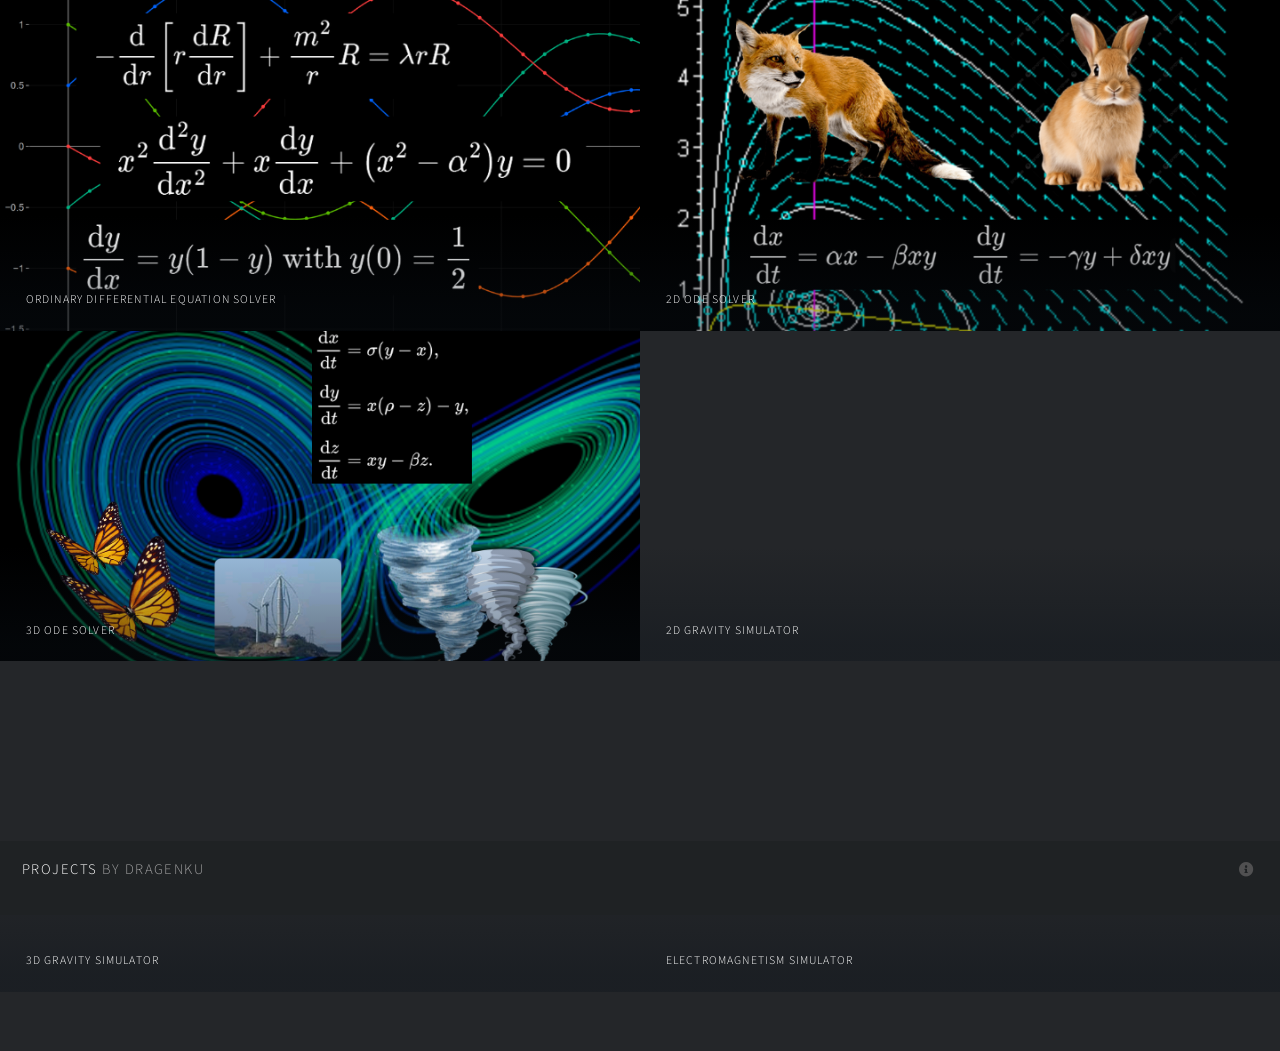
==== index.html @ 2f7dee1b "Update index.html" ====
<!DOCTYPE HTML>
<!--
	Multiverse by HTML5 UP
	html5up.net | @ajlkn
	Free for personal and commercial use under the CCA 3.0 license (html5up.net/license)
-->
<html>
	<head>
		<title>Dragenku</title>
		<meta charset="utf-8" />
		<meta name="viewport" content="width=device-width, initial-scale=1, user-scalable=no" />
		<link rel="stylesheet" href="assets/css/main.css" />
		<noscript><link rel="stylesheet" href="assets/css/noscript.css" /></noscript>
	</head>
	<body class="is-preload">

		<!-- Wrapper -->
			<div id="wrapper">

				<!-- Header -->
					<header id="header">
						<h1><a href="index.html"><strong>Projects</strong> by Dragenku</a></h1>
						<nav>
							<ul>
								<li><a href="#footer" class="icon solid fa-info-circle"></a></li>
							</ul>
						</nav>
					</header>

				<!-- Main -->
					<div id="main">
						<article class="thumb">
							<a href="de1m.html" class="image"><img src="images/thumbs/logo01.png" alt="" /></a>
							<h2>Ordinary Differential Equation Solver</h2>
							<p></p>
						</article>
						<article class="thumb">
							<a href="de2.html" class="image"><img src="images/thumbs/logo02.png" alt="" /></a>
							<h2>2D ODE Solver</h2>
							<p>\</p>
						</article>
						<article class="thumb">
							<a href="de3.html" class="image"><img src="images/thumbs/logo03.png" alt="" /></a>
							<h2>3D ODE Solver</h2>
							<p>\</p>
						</article>
						<article class="thumb">
							<a href="grav2.html" class="image"><img src="images/thumbs/logo04.png" alt="" /></a>
							<h2>2D Gravity Simulator</h2>
							<p>\</p>
						</article>
						<article class="thumb">
							<a href="grav3.html" class="image"><img src="images/thumbs/logo05.png" alt="" /></a>
							<h2>3D Gravity Simulator</h2>
							<p>\</p>
						</article>
						<article class="thumb">
							<a href="em.html" class="image"><img src="images/thumbs/logo06.png" alt="" /></a>
							<h2>Electromagnetism Simulator</h2>
							<p>\</p>
						</article>
					</div>
					

				<!-- Footer -->
					<footer id="footer" class="panel">
						<div class="inner split">
							<div>
								<section>
									<h2>A place to put my stuff</h2>
									<p>As it stood, he was kept awake, somewhere just between sleep and consciousness, mind wandering through layers of indecision. He wonders, there, when he’s alone and there’s no one to catch him on his wandering thoughts, if it’ll ever make sense for things to work out.</p>
								</section>
								<section>
									<h2>Follow me on</h2>
									<ul class="icons">
										<li><a href="https://github.com/Dragenku" class="icon brands fa-github"><span class="label">GitHub</span></a></li>
										<li><a href="https://x.com/Dragenkun" class="icon brands fa-twitter"><span class="label">Twitter</span></a></li>
										<li><a href="https://www.instagram.com/xymcyc" class="icon brands fa-instagram"><span class="label">Instagram</span></a></li>
										<li><a href="https://archiveofourown.org/users/Dragenku" class="icon brands fa-linkedin-in"><span class="label">LinkedIn</span></a></li>
									</ul>
								</section>
								<p class="copyright">
									In memory of Hayakawa Aki.
								</p>
							</div>
							<div>
								<section>
									<h2>Your deepest secret</h2>
									<form method="post" action="#">
										<div class="fields">
											<div class="field half">
												<input type="text" name="name" id="name" placeholder="Name" />
											</div>
											<div class="field half">
												<input type="text" name="email" id="email" placeholder="Email" />
											</div>
											<div class="field">
												<textarea name="message" id="message" rows="4" placeholder="Message"></textarea>
											</div>
										</div>
										<ul class="actions">
											<li><input type="submit" value="Send" class="primary" /></li>
											<li><input type="reset" value="Reset" /></li>
										</ul>
									</form>
								</section>
							</div>
						</div>
					</footer>

			</div>

		<!-- Scripts -->
			<script src="assets/js/jquery.min.js"></script>
			<script src="assets/js/jquery.poptrox.min.js"></script>
			<script src="assets/js/browser.min.js"></script>
			<script src="assets/js/breakpoints.min.js"></script>
			<script src="assets/js/util.js"></script>
			<script src="assets/js/main.js"></script>

	</body>
</html>
---- assets/css/main.css ----
@import url(fontawesome-all.min.css);
@import url("https://fonts.googleapis.com/css?family=Source+Sans+Pro:300,300italic,400,400italic");

/*
	Multiverse by HTML5 UP
	html5up.net | @ajlkn
	Free for personal and commercial use under the CCA 3.0 license (html5up.net/license)
*/

@-moz-keyframes spinner {
	0% {
		-moz-transform: rotate(0deg);
		-webkit-transform: rotate(0deg);
		-ms-transform: rotate(0deg);
		transform: rotate(0deg);
	}

	100% {
		-moz-transform: rotate(359deg);
		-webkit-transform: rotate(359deg);
		-ms-transform: rotate(359deg);
		transform: rotate(359deg);
	}
}

@-webkit-keyframes spinner {
	0% {
		-moz-transform: rotate(0deg);
		-webkit-transform: rotate(0deg);
		-ms-transform: rotate(0deg);
		transform: rotate(0deg);
	}

	100% {
		-moz-transform: rotate(359deg);
		-webkit-transform: rotate(359deg);
		-ms-transform: rotate(359deg);
		transform: rotate(359deg);
	}
}

@-ms-keyframes spinner {
	0% {
		-moz-transform: rotate(0deg);
		-webkit-transform: rotate(0deg);
		-ms-transform: rotate(0deg);
		transform: rotate(0deg);
	}

	100% {
		-moz-transform: rotate(359deg);
		-webkit-transform: rotate(359deg);
		-ms-transform: rotate(359deg);
		transform: rotate(359deg);
	}
}

@keyframes spinner {
	0% {
		-moz-transform: rotate(0deg);
		-webkit-transform: rotate(0deg);
		-ms-transform: rotate(0deg);
		transform: rotate(0deg);
	}

	100% {
		-moz-transform: rotate(359deg);
		-webkit-transform: rotate(359deg);
		-ms-transform: rotate(359deg);
		transform: rotate(359deg);
	}
}

html, body, div, span, applet, object,
iframe, h1, h2, h3, h4, h5, h6, p, blockquote,
pre, a, abbr, acronym, address, big, cite,
code, del, dfn, em, img, ins, kbd, q, s, samp,
small, strike, strong, sub, sup, tt, var, b,
u, i, center, dl, dt, dd, ol, ul, li, fieldset,
form, label, legend, table, caption, tbody,
tfoot, thead, tr, th, td, article, aside,
canvas, details, embed, figure, figcaption,
footer, header, hgroup, menu, nav, output, ruby,
section, summary, time, mark, audio, video {
	margin: 0;
	padding: 0;
	border: 0;
	font-size: 100%;
	font: inherit;
	vertical-align: baseline;}

article, aside, details, figcaption, figure,
footer, header, hgroup, menu, nav, section {
	display: block;}

body {
	line-height: 1;
}

ol, ul {
	list-style: none;
}

blockquote, q {
	quotes: none;
}

	blockquote:before, blockquote:after, q:before, q:after {
		content: '';
		content: none;
	}

table {
	border-collapse: collapse;
	border-spacing: 0;
}

body {
	-webkit-text-size-adjust: none;
}

mark {
	background-color: transparent;
	color: inherit;
}

input::-moz-focus-inner {
	border: 0;
	padding: 0;
}

input, select, textarea {
	-moz-appearance: none;
	-webkit-appearance: none;
	-ms-appearance: none;
	appearance: none;
}

/* Basic */

	@-ms-viewport {
		width: device-width;
	}

	body {
		-ms-overflow-style: scrollbar;
	}

	@media screen and (max-width: 480px) {

		html, body {
			min-width: 320px;
		}

	}

	html {
		box-sizing: border-box;
	}

	*, *:before, *:after {
		box-sizing: inherit;
	}

	body {
		background: #242629;
	}

		body.is-preload *, body.is-preload *:before, body.is-preload *:after {
			-moz-animation: none !important;
			-webkit-animation: none !important;
			-ms-animation: none !important;
			animation: none !important;
			-moz-transition: none !important;
			-webkit-transition: none !important;
			-ms-transition: none !important;
			transition: none !important;
		}

		body.is-resizing *, body.is-resizing *:before, body.is-resizing *:after {
			-moz-animation: none !important;
			-webkit-animation: none !important;
			-ms-animation: none !important;
			animation: none !important;
			-moz-transition: none !important;
			-webkit-transition: none !important;
			-ms-transition: none !important;
			transition: none !important;
		}

/* Type */

	body, input, select, textarea {
		color: #a0a0a1;
		font-family: "Source Sans Pro", Helvetica, sans-serif;
		font-size: 15pt;
		font-weight: 300;
		letter-spacing: 0.025em;
		line-height: 1.65;
	}

		@media screen and (max-width: 1680px) {

			body, input, select, textarea {
				font-size: 11pt;
			}

		}

	a {
		-moz-transition: color 0.2s ease-in-out, border-bottom-color 0.2s ease-in-out;
		-webkit-transition: color 0.2s ease-in-out, border-bottom-color 0.2s ease-in-out;
		-ms-transition: color 0.2s ease-in-out, border-bottom-color 0.2s ease-in-out;
		transition: color 0.2s ease-in-out, border-bottom-color 0.2s ease-in-out;
		border-bottom: dotted 1px;
		color: #34a58e;
		text-decoration: none;
	}

		a:hover {
			border-bottom-color: transparent;
			color: #34a58e !important;
		}

	strong, b {
		color: #ffffff;
		font-weight: 300;
	}

	em, i {
		font-style: italic;
	}

	p {
		margin: 0 0 2em 0;
	}

	h1, h2, h3, h4, h5, h6 {
		color: #ffffff;
		font-weight: 300;
		letter-spacing: 0.1em;
		line-height: 1.5;
		margin: 0 0 1em 0;
		text-transform: uppercase;
	}

		h1 a, h2 a, h3 a, h4 a, h5 a, h6 a {
			color: inherit;
			text-decoration: none;
		}

	h1 {
		font-size: 2em;
	}

	h2 {
		font-size: 1.25em;
	}

	h3 {
		font-size: 1.1em;
	}

	h4 {
		font-size: 1em;
	}

	h5 {
		font-size: 0.9em;
	}

	h6 {
		font-size: 0.7em;
	}

	@media screen and (max-width: 736px) {

		h2 {
			font-size: 1em;
		}

		h3 {
			font-size: 0.9em;
		}

		h4 {
			font-size: 0.8em;
		}

		h5 {
			font-size: 0.7em;
		}

		h6 {
			font-size: 0.7em;
		}

	}

	sub {
		font-size: 0.8em;
		position: relative;
		top: 0.5em;
	}

	sup {
		font-size: 0.8em;
		position: relative;
		top: -0.5em;
	}

	blockquote {
		border-left: 4px #36383c;
		font-style: italic;
		margin: 0 0 2em 0;
		padding: 0.5em 0 0.5em 2em;
	}

	code {
		background: #34363b;
		border: solid 1px #36383c;
		font-family: "Courier New", monospace;
		font-size: 0.9em;
		margin: 0 0.25em;
		padding: 0.25em 0.65em;
	}

	pre {
		-webkit-overflow-scrolling: touch;
		font-family: "Courier New", monospace;
		font-size: 0.9em;
		margin: 0 0 2em 0;
	}

		pre code {
			display: block;
			line-height: 1.75;
			padding: 1em 1.5em;
			overflow-x: auto;
		}

	hr {
		border: 0;
		border-bottom: solid 1px #36383c;
		margin: 2em 0;
	}

		hr.major {
			margin: 3em 0;
		}

	.align-left {
		text-align: left;
	}

	.align-center {
		text-align: center;
	}

	.align-right {
		text-align: right;
	}

/* Button */

	input[type="submit"],
	input[type="reset"],
	input[type="button"],
	button,
	.button {
		-moz-appearance: none;
		-webkit-appearance: none;
		-ms-appearance: none;
		appearance: none;
		-moz-transition: background-color 0.2s ease-in-out, box-shadow 0.2s ease-in-out, color 0.2s ease-in-out;
		-webkit-transition: background-color 0.2s ease-in-out, box-shadow 0.2s ease-in-out, color 0.2s ease-in-out;
		-ms-transition: background-color 0.2s ease-in-out, box-shadow 0.2s ease-in-out, color 0.2s ease-in-out;
		transition: background-color 0.2s ease-in-out, box-shadow 0.2s ease-in-out, color 0.2s ease-in-out;
		background-color: transparent;
		border: 0;
		border-radius: 0;
		box-shadow: inset 0 0 0 2px #36383c;
		color: #ffffff !important;
		cursor: pointer;
		display: inline-block;
		font-size: 0.9em;
		font-weight: 300;
		height: 3.05556em;
		letter-spacing: 0.1em;
		line-height: 3.05556em;
		padding: 0 2.5em;
		text-align: center;
		text-decoration: none;
		text-transform: uppercase;
		white-space: nowrap;
	}

		input[type="submit"]:hover,
		input[type="reset"]:hover,
		input[type="button"]:hover,
		button:hover,
		.button:hover {
			box-shadow: inset 0 0 0 2px #34a58e;
			color: #34a58e !important;
		}

			input[type="submit"]:hover:active,
			input[type="reset"]:hover:active,
			input[type="button"]:hover:active,
			button:hover:active,
			.button:hover:active {
				background-color: rgba(52, 165, 142, 0.15);
				color: #34a58e !important;
			}

		input[type="submit"].icon,
		input[type="reset"].icon,
		input[type="button"].icon,
		button.icon,
		.button.icon {
			padding-left: 1.35em;
		}

			input[type="submit"].icon:before,
			input[type="reset"].icon:before,
			input[type="button"].icon:before,
			button.icon:before,
			.button.icon:before {
				margin-right: 0.5em;
			}

		input[type="submit"].fit,
		input[type="reset"].fit,
		input[type="button"].fit,
		button.fit,
		.button.fit {
			width: 100%;
		}

		input[type="submit"].small,
		input[type="reset"].small,
		input[type="button"].small,
		button.small,
		.button.small {
			font-size: 0.8em;
		}

		input[type="submit"].large,
		input[type="reset"].large,
		input[type="button"].large,
		button.large,
		.button.large {
			font-size: 1.35em;
		}

		input[type="submit"].primary,
		input[type="reset"].primary,
		input[type="button"].primary,
		button.primary,
		.button.primary {
			background-color: #34a58e;
			box-shadow: none;
		}

			input[type="submit"].primary:hover,
			input[type="reset"].primary:hover,
			input[type="button"].primary:hover,
			button.primary:hover,
			.button.primary:hover {
				background-color: #47c5ab;
				color: #ffffff !important;
			}

				input[type="submit"].primary:hover:active,
				input[type="reset"].primary:hover:active,
				input[type="button"].primary:hover:active,
				button.primary:hover:active,
				.button.primary:hover:active {
					background-color: #287e6d;
				}

		input[type="submit"].disabled, input[type="submit"]:disabled,
		input[type="reset"].disabled,
		input[type="reset"]:disabled,
		input[type="button"].disabled,
		input[type="button"]:disabled,
		button.disabled,
		button:disabled,
		.button.disabled,
		.button:disabled {
			pointer-events: none;
			opacity: 0.35;
		}

/* Form */

	form {
		margin: 0 0 2em 0;
	}

		form > :last-child {
			margin-bottom: 0;
		}

		form > .fields {
			display: -moz-flex;
			display: -webkit-flex;
			display: -ms-flex;
			display: flex;
			-moz-flex-wrap: wrap;
			-webkit-flex-wrap: wrap;
			-ms-flex-wrap: wrap;
			flex-wrap: wrap;
			width: calc(100% + 3em);
			margin: -1.5em 0 2em -1.5em;
		}

			form > .fields > .field {
				-moz-flex-grow: 0;
				-webkit-flex-grow: 0;
				-ms-flex-grow: 0;
				flex-grow: 0;
				-moz-flex-shrink: 0;
				-webkit-flex-shrink: 0;
				-ms-flex-shrink: 0;
				flex-shrink: 0;
				padding: 1.5em 0 0 1.5em;
				width: calc(100% - 1.5em);
			}

				form > .fields > .field.half {
					width: calc(50% - 0.75em);
				}

				form > .fields > .field.third {
					width: calc(100%/3 - 0.5em);
				}

				form > .fields > .field.quarter {
					width: calc(25% - 0.375em);
				}

		@media screen and (max-width: 736px) {

			form > .fields {
				width: calc(100% + 3em);
				margin: -1.5em 0 2em -1.5em;
			}

				form > .fields > .field {
					padding: 1.5em 0 0 1.5em;
					width: calc(100% - 1.5em);
				}

					form > .fields > .field.half {
						width: calc(100% - 1.5em);
					}

					form > .fields > .field.third {
						width: calc(100% - 1.5em);
					}

					form > .fields > .field.quarter {
						width: calc(100% - 1.5em);
					}

		}

	label {
		color: #ffffff;
		display: block;
		font-size: 0.9em;
		font-weight: 300;
		margin: 0 0 1em 0;
	}

	input[type="text"],
	input[type="password"],
	input[type="email"],
	input[type="tel"],
	input[type="search"],
	input[type="url"],
	select,
	textarea {
		-moz-appearance: none;
		-webkit-appearance: none;
		-ms-appearance: none;
		appearance: none;
		background: #34363b;
		border: 0;
		border-radius: 0;
		color: #a0a0a1;
		display: block;
		outline: 0;
		padding: 0 1em;
		text-decoration: none;
		width: 100%;
	}

		input[type="text"]:invalid,
		input[type="password"]:invalid,
		input[type="email"]:invalid,
		input[type="tel"]:invalid,
		input[type="search"]:invalid,
		input[type="url"]:invalid,
		select:invalid,
		textarea:invalid {
			box-shadow: none;
		}

		input[type="text"]:focus,
		input[type="password"]:focus,
		input[type="email"]:focus,
		input[type="tel"]:focus,
		input[type="search"]:focus,
		input[type="url"]:focus,
		select:focus,
		textarea:focus {
			box-shadow: inset 0 0 0 2px #34a58e;
		}

	select {
		background-image: url("data:image/svg+xml;charset=utf8,%3Csvg xmlns='http://www.w3.org/2000/svg' width='40' height='40' preserveAspectRatio='none' viewBox='0 0 40 40'%3E%3Cpath d='M9.4,12.3l10.4,10.4l10.4-10.4c0.2-0.2,0.5-0.4,0.9-0.4c0.3,0,0.6,0.1,0.9,0.4l3.3,3.3c0.2,0.2,0.4,0.5,0.4,0.9 c0,0.4-0.1,0.6-0.4,0.9L20.7,31.9c-0.2,0.2-0.5,0.4-0.9,0.4c-0.3,0-0.6-0.1-0.9-0.4L4.3,17.3c-0.2-0.2-0.4-0.5-0.4-0.9 c0-0.4,0.1-0.6,0.4-0.9l3.3-3.3c0.2-0.2,0.5-0.4,0.9-0.4S9.1,12.1,9.4,12.3z' fill='%2336383c' /%3E%3C/svg%3E");
		background-size: 1.25rem;
		background-repeat: no-repeat;
		background-position: calc(100% - 1rem) center;
		height: 2.75em;
		padding-right: 2.75em;
		text-overflow: ellipsis;
	}

		select option {
			color: #ffffff;
			background: #242629;
		}

		select:focus::-ms-value {
			background-color: transparent;
		}

		select::-ms-expand {
			display: none;
		}

	input[type="text"],
	input[type="password"],
	input[type="email"],
	input[type="tel"],
	input[type="search"],
	input[type="url"],
	select {
		height: 2.75em;
	}

	textarea {
		padding: 0.75em 1em;
	}

	input[type="checkbox"],
	input[type="radio"] {
		-moz-appearance: none;
		-webkit-appearance: none;
		-ms-appearance: none;
		appearance: none;
		display: block;
		float: left;
		margin-right: -2em;
		opacity: 0;
		width: 1em;
		z-index: -1;
	}

		input[type="checkbox"] + label,
		input[type="radio"] + label {
			text-decoration: none;
			color: #a0a0a1;
			cursor: pointer;
			display: inline-block;
			font-size: 1em;
			font-weight: 300;
			padding-left: 2.4em;
			padding-right: 0.75em;
			position: relative;
		}

			input[type="checkbox"] + label:before,
			input[type="radio"] + label:before {
				-moz-osx-font-smoothing: grayscale;
				-webkit-font-smoothing: antialiased;
				display: inline-block;
				font-style: normal;
				font-variant: normal;
				text-rendering: auto;
				line-height: 1;
				text-transform: none !important;
				font-family: 'Font Awesome 5 Free';
				font-weight: 900;
			}

			input[type="checkbox"] + label:before,
			input[type="radio"] + label:before {
				background: #34363b;
				content: '';
				display: inline-block;
				font-size: 0.8em;
				height: 2.0625em;
				left: 0;
				line-height: 2.0625em;
				position: absolute;
				text-align: center;
				top: 0;
				width: 2.0625em;
			}

		input[type="checkbox"]:checked + label:before,
		input[type="radio"]:checked + label:before {
			background: #34a58e;
			border-color: #34a58e;
			color: #ffffff;
			content: '\f00c';
		}

		input[type="checkbox"]:focus + label:before,
		input[type="radio"]:focus + label:before {
			box-shadow: 0 0 0 2px #34a58e;
		}

	input[type="radio"] + label:before {
		border-radius: 100%;
	}

	::-webkit-input-placeholder {
		color: #707071 !important;
		opacity: 1.0;
	}

	:-moz-placeholder {
		color: #707071 !important;
		opacity: 1.0;
	}

	::-moz-placeholder {
		color: #707071 !important;
		opacity: 1.0;
	}

	:-ms-input-placeholder {
		color: #707071 !important;
		opacity: 1.0;
	}

/* Icon */

	.icon {
		text-decoration: none;
		border-bottom: none;
		position: relative;
	}

		.icon:before {
			-moz-osx-font-smoothing: grayscale;
			-webkit-font-smoothing: antialiased;
			display: inline-block;
			font-style: normal;
			font-variant: normal;
			text-rendering: auto;
			line-height: 1;
			text-transform: none !important;
			font-family: 'Font Awesome 5 Free';
			font-weight: 400;
		}

		.icon > .label {
			display: none;
		}

		.icon:before {
			line-height: inherit;
		}

		.icon.solid:before {
			font-weight: 900;
		}

		.icon.brands:before {
			font-family: 'Font Awesome 5 Brands';
		}

/* List */

	ol {
		list-style: decimal;
		margin: 0 0 2em 0;
		padding-left: 1.25em;
	}

		ol li {
			padding-left: 0.25em;
		}

	ul {
		list-style: disc;
		margin: 0 0 2em 0;
		padding-left: 1em;
	}

		ul li {
			padding-left: 0.5em;
		}

		ul.alt {
			list-style: none;
			padding-left: 0;
		}

			ul.alt li {
				border-top: solid 1px #36383c;
				padding: 0.5em 0;
			}

				ul.alt li:first-child {
					border-top: 0;
					padding-top: 0;
				}

	dl {
		margin: 0 0 2em 0;
	}

		dl dt {
			display: block;
			font-weight: 300;
			margin: 0 0 1em 0;
		}

		dl dd {
			margin-left: 2em;
		}

/* Actions */

	ul.actions {
		display: -moz-flex;
		display: -webkit-flex;
		display: -ms-flex;
		display: flex;
		cursor: default;
		list-style: none;
		margin-left: -1em;
		padding-left: 0;
	}

		ul.actions li {
			padding: 0 0 0 1em;
			vertical-align: middle;
		}

		ul.actions.special {
			-moz-justify-content: center;
			-webkit-justify-content: center;
			-ms-justify-content: center;
			justify-content: center;
			width: 100%;
			margin-left: 0;
		}

			ul.actions.special li:first-child {
				padding-left: 0;
			}

		ul.actions.stacked {
			-moz-flex-direction: column;
			-webkit-flex-direction: column;
			-ms-flex-direction: column;
			flex-direction: column;
			margin-left: 0;
		}

			ul.actions.stacked li {
				padding: 1.3em 0 0 0;
			}

				ul.actions.stacked li:first-child {
					padding-top: 0;
				}

		ul.actions.fit {
			width: calc(100% + 1em);
		}

			ul.actions.fit li {
				-moz-flex-grow: 1;
				-webkit-flex-grow: 1;
				-ms-flex-grow: 1;
				flex-grow: 1;
				-moz-flex-shrink: 1;
				-webkit-flex-shrink: 1;
				-ms-flex-shrink: 1;
				flex-shrink: 1;
				width: 100%;
			}

				ul.actions.fit li > * {
					width: 100%;
				}

			ul.actions.fit.stacked {
				width: 100%;
			}

		@media screen and (max-width: 480px) {

			ul.actions:not(.fixed) {
				-moz-flex-direction: column;
				-webkit-flex-direction: column;
				-ms-flex-direction: column;
				flex-direction: column;
				margin-left: 0;
				width: 100% !important;
			}

				ul.actions:not(.fixed) li {
					-moz-flex-grow: 1;
					-webkit-flex-grow: 1;
					-ms-flex-grow: 1;
					flex-grow: 1;
					-moz-flex-shrink: 1;
					-webkit-flex-shrink: 1;
					-ms-flex-shrink: 1;
					flex-shrink: 1;
					padding: 1em 0 0 0;
					text-align: center;
					width: 100%;
				}

					ul.actions:not(.fixed) li > * {
						width: 100%;
					}

					ul.actions:not(.fixed) li:first-child {
						padding-top: 0;
					}

					ul.actions:not(.fixed) li input[type="submit"],
					ul.actions:not(.fixed) li input[type="reset"],
					ul.actions:not(.fixed) li input[type="button"],
					ul.actions:not(.fixed) li button,
					ul.actions:not(.fixed) li .button {
						width: 100%;
					}

						ul.actions:not(.fixed) li input[type="submit"].icon:before,
						ul.actions:not(.fixed) li input[type="reset"].icon:before,
						ul.actions:not(.fixed) li input[type="button"].icon:before,
						ul.actions:not(.fixed) li button.icon:before,
						ul.actions:not(.fixed) li .button.icon:before {
							margin-left: -0.5rem;
						}

		}

/* Icons */

	ul.icons {
		cursor: default;
		list-style: none;
		padding-left: 0;
	}

		ul.icons li {
			display: inline-block;
			padding: 0 1em 0 0;
		}

			ul.icons li:last-child {
				padding-right: 0;
			}

			ul.icons li .icon {
				color: #505051;
			}

				ul.icons li .icon:before {
					font-size: 1.5em;
				}

/* Table */

	.table-wrapper {
		-webkit-overflow-scrolling: touch;
		overflow-x: auto;
	}

	table {
		margin: 0 0 2em 0;
		width: 100%;
	}

		table tbody tr {
			border: solid 1px #36383c;
			border-left: 0;
			border-right: 0;
		}

			table tbody tr:nth-child(2n + 1) {
				background-color: #34363b;
			}

		table td {
			padding: 0.75em 0.75em;
		}

		table th {
			color: #ffffff;
			font-size: 0.9em;
			font-weight: 300;
			padding: 0 0.75em 0.75em 0.75em;
			text-align: left;
		}

		table thead {
			border-bottom: solid 2px #36383c;
		}

		table tfoot {
			border-top: solid 2px #36383c;
		}

		table.alt {
			border-collapse: separate;
		}

			table.alt tbody tr td {
				border: solid 1px #36383c;
				border-left-width: 0;
				border-top-width: 0;
			}

				table.alt tbody tr td:first-child {
					border-left-width: 1px;
				}

			table.alt tbody tr:first-child td {
				border-top-width: 1px;
			}

			table.alt thead {
				border-bottom: 0;
			}

			table.alt tfoot {
				border-top: 0;
			}

/* Panel */

	.panel {
		padding: 4em 4em 2em 4em ;
		-moz-transform: translateY(100vh);
		-webkit-transform: translateY(100vh);
		-ms-transform: translateY(100vh);
		transform: translateY(100vh);
		-moz-transition: -moz-transform 0.5s ease;
		-webkit-transition: -webkit-transform 0.5s ease;
		-ms-transition: -ms-transform 0.5s ease;
		transition: transform 0.5s ease;
		-webkit-overflow-scrolling: touch;
		background: rgba(36, 38, 41, 0.975);
		bottom: 4em;
		left: 0;
		max-height: calc(80vh - 4em);
		overflow-y: auto;
		position: fixed;
		width: 100%;
		z-index: 10001;
	}

		.panel.active {
			-moz-transform: translateY(1px);
			-webkit-transform: translateY(1px);
			-ms-transform: translateY(1px);
			transform: translateY(1px);
		}

		.panel > .inner {
			margin: 0 auto;
			max-width: 100%;
			width: 75em;
		}

			.panel > .inner.split {
				display: -moz-flex;
				display: -webkit-flex;
				display: -ms-flex;
				display: flex;
			}

				.panel > .inner.split > div {
					margin-left: 4em;
					width: 50%;
				}

				.panel > .inner.split > :first-child {
					margin-left: 0;
				}

		.panel > .closer {
			-moz-transition: opacity 0.2s ease-in-out;
			-webkit-transition: opacity 0.2s ease-in-out;
			-ms-transition: opacity 0.2s ease-in-out;
			transition: opacity 0.2s ease-in-out;
			background-image: url("images/close.svg");
			background-position: center;
			background-repeat: no-repeat;
			background-size: 3em;
			cursor: pointer;
			height: 5em;
			opacity: 0.25;
			position: absolute;
			right: 0;
			top: 0;
			width: 5em;
			z-index: 2;
		}

			.panel > .closer:hover {
				opacity: 1.0;
			}

		@media screen and (max-width: 1280px) {

			.panel {
				padding: 3em 3em 1em 3em ;
			}

				.panel > .inner.split > div {
					margin-left: 3em;
				}

				.panel > .closer {
					background-size: 2.5em;
					background-position: 75% 25%;
				}

		}

		@media screen and (max-width: 980px) {

			.panel > .inner.split {
				-moz-flex-direction: column;
				-webkit-flex-direction: column;
				-ms-flex-direction: column;
				flex-direction: column;
			}

				.panel > .inner.split > div {
					margin-left: 0;
					width: 100%;
				}

		}

		@media screen and (max-width: 736px) {

			.panel {
				-moz-transform: translateY(-100vh);
				-webkit-transform: translateY(-100vh);
				-ms-transform: translateY(-100vh);
				transform: translateY(-100vh);
				padding: 4em 2em 2em 2em ;
				bottom: auto;
				top: calc(4em - 1px);
			}

				.panel.active {
					-moz-transform: translateY(0);
					-webkit-transform: translateY(0);
					-ms-transform: translateY(0);
					transform: translateY(0);
				}

		}

/* Poptrox Popup */

	.poptrox-overlay {
		-webkit-tap-highlight-color: rgba(255, 255, 255, 0);
	}

	.poptrox-popup {
		background: rgba(31, 34, 36, 0.925);
		box-shadow: 0 1em 3em 0.5em rgba(0, 0, 0, 0.25);
		cursor: default;
	}

		.poptrox-popup:before {
			-moz-transition: opacity 0.2s ease-in-out;
			-webkit-transition: opacity 0.2s ease-in-out;
			-ms-transition: opacity 0.2s ease-in-out;
			transition: opacity 0.2s ease-in-out;
			background-image: -moz-linear-gradient(to left, rgba(31,34,36,0.35), rgba(31,34,36,0) 10em, rgba(31,34,36,0)), -moz-linear-gradient(to right, rgba(31,34,36,0.35), rgba(31,34,36,0) 10em, rgba(31,34,36,0));
			background-image: -webkit-linear-gradient(to left, rgba(31,34,36,0.35), rgba(31,34,36,0) 10em, rgba(31,34,36,0)), -webkit-linear-gradient(to right, rgba(31,34,36,0.35), rgba(31,34,36,0) 10em, rgba(31,34,36,0));
			background-image: -ms-linear-gradient(to left, rgba(31,34,36,0.35), rgba(31,34,36,0) 10em, rgba(31,34,36,0)), -ms-linear-gradient(to right, rgba(31,34,36,0.35), rgba(31,34,36,0) 10em, rgba(31,34,36,0));
			background-image: linear-gradient(to left, rgba(31,34,36,0.35), rgba(31,34,36,0) 10em, rgba(31,34,36,0)), linear-gradient(to right, rgba(31,34,36,0.35), rgba(31,34,36,0) 10em, rgba(31,34,36,0));
			content: '';
			display: block;
			height: 100%;
			left: 0;
			position: absolute;
			top: 0;
			width: 100%;
			z-index: 1;
			opacity: 1;
		}

		.poptrox-popup .closer {
			-moz-transition: opacity 0.2s ease-in-out;
			-webkit-transition: opacity 0.2s ease-in-out;
			-ms-transition: opacity 0.2s ease-in-out;
			transition: opacity 0.2s ease-in-out;
			background-image: url("images/close.svg");
			background-position: center;
			background-repeat: no-repeat;
			background-size: 3em;
			height: 5em;
			opacity: 0;
			position: absolute;
			right: 0;
			top: 0;
			width: 5em;
			z-index: 2;
		}

		.poptrox-popup .nav-previous,
		.poptrox-popup .nav-next {
			-moz-transition: opacity 0.2s ease-in-out;
			-webkit-transition: opacity 0.2s ease-in-out;
			-ms-transition: opacity 0.2s ease-in-out;
			transition: opacity 0.2s ease-in-out;
			background-image: url("images/arrow.svg");
			background-position: center;
			background-repeat: no-repeat;
			background-size: 5em;
			cursor: pointer;
			height: 8em;
			margin-top: -4em;
			opacity: 0;
			position: absolute;
			top: 50%;
			width: 6em;
			z-index: 2;
		}

		.poptrox-popup .nav-previous {
			-moz-transform: scaleX(-1);
			-webkit-transform: scaleX(-1);
			-ms-transform: scaleX(-1);
			transform: scaleX(-1);
			left: 0;
		}

		.poptrox-popup .nav-next {
			right: 0;
		}

		.poptrox-popup .caption {
			padding: 2em 2em 0.1em 2em ;
			background-image: -moz-linear-gradient(to top, rgba(16,16,16,0.45) 25%, rgba(16,16,16,0) 100%);
			background-image: -webkit-linear-gradient(to top, rgba(16,16,16,0.45) 25%, rgba(16,16,16,0) 100%);
			background-image: -ms-linear-gradient(to top, rgba(16,16,16,0.45) 25%, rgba(16,16,16,0) 100%);
			background-image: linear-gradient(to top, rgba(16,16,16,0.45) 25%, rgba(16,16,16,0) 100%);
			bottom: 0;
			cursor: default;
			left: 0;
			position: absolute;
			text-align: left;
			width: 100%;
			z-index: 2;
		}

			.poptrox-popup .caption h2, .poptrox-popup .caption h3, .poptrox-popup .caption h4, .poptrox-popup .caption h5, .poptrox-popup .caption h6 {
				margin: 0 0 0.5em 0;
			}

			.poptrox-popup .caption p {
				color: #ffffff;
			}

		.poptrox-popup .loader {
			-moz-animation: spinner 1s infinite linear !important;
			-webkit-animation: spinner 1s infinite linear !important;
			-ms-animation: spinner 1s infinite linear !important;
			animation: spinner 1s infinite linear !important;
			background-image: url("images/spinner.svg");
			background-position: center;
			background-repeat: no-repeat;
			background-size: contain;
			display: block;
			font-size: 2em;
			height: 2em;
			left: 50%;
			line-height: 2em;
			margin: -1em 0 0 -1em;
			opacity: 0.25;
			position: absolute;
			text-align: center;
			top: 50%;
			width: 2em;
		}

		.poptrox-popup:hover .closer,
		.poptrox-popup:hover .nav-previous,
		.poptrox-popup:hover .nav-next {
			opacity: 0.5;
		}

			.poptrox-popup:hover .closer:hover,
			.poptrox-popup:hover .nav-previous:hover,
			.poptrox-popup:hover .nav-next:hover {
				opacity: 1.0;
			}

		.poptrox-popup.loading:before {
			opacity: 0;
		}

		body.touch .poptrox-popup .closer,
		body.touch .poptrox-popup .nav-previous,
		body.touch .poptrox-popup .nav-next {
			opacity: 1.0 !important;
		}

		@media screen and (max-width: 980px) {

			.poptrox-popup .closer {
				background-size: 3em;
			}

			.poptrox-popup .nav-previous,
			.poptrox-popup .nav-next {
				background-size: 4em;
			}

		}

		@media screen and (max-width: 736px) {

			.poptrox-popup:before {
				display: none;
			}

			.poptrox-popup .caption {
				display: none !important;
			}

			.poptrox-popup .closer,
			.poptrox-popup .nav-previous,
			.poptrox-popup .nav-next {
				display: none !important;
			}

		}

/* Wrapper */

	#wrapper {
		-moz-transition: -moz-filter 0.5s ease, -webkit-filter 0.5s ease, -ms-filter 0.5s ease, -moz-filter 0.5s ease;
		-webkit-transition: -moz-filter 0.5s ease, -webkit-filter 0.5s ease, -ms-filter 0.5s ease, -webkit-filter 0.5s ease;
		-ms-transition: -moz-filter 0.5s ease, -webkit-filter 0.5s ease, -ms-filter 0.5s ease, -ms-filter 0.5s ease;
		transition: -moz-filter 0.5s ease, -webkit-filter 0.5s ease, -ms-filter 0.5s ease, filter 0.5s ease;
		position: relative;
	}

		#wrapper:after {
			pointer-events: none;
			-moz-transition: opacity 0.5s ease, visibility 0.5s;
			-webkit-transition: opacity 0.5s ease, visibility 0.5s;
			-ms-transition: opacity 0.5s ease, visibility 0.5s;
			transition: opacity 0.5s ease, visibility 0.5s;
			background: rgba(36, 38, 41, 0.5);
			content: '';
			display: block;
			height: 100%;
			left: 0;
			opacity: 0;
			position: absolute;
			top: 0;
			visibility: hidden;
			width: 100%;
			z-index: 1;
		}

			body.ie #wrapper:after {
				background: rgba(36, 38, 41, 0.8);
			}

		body.modal-active #wrapper {
			-moz-filter: blur(8px);
			-webkit-filter: blur(8px);
			-ms-filter: blur(8px);
			filter: blur(8px);
		}

			body.modal-active #wrapper:after {
				pointer-events: auto;
				opacity: 1;
				visibility: visible;
				z-index: 10003;
			}

		#wrapper:before {
			-moz-animation: spinner 1s infinite linear !important;
			-webkit-animation: spinner 1s infinite linear !important;
			-ms-animation: spinner 1s infinite linear !important;
			animation: spinner 1s infinite linear !important;
			pointer-events: none;
			-moz-transition: top 0.75s ease-in-out, opacity 0.35s ease-out, visibility 0.35s;
			-webkit-transition: top 0.75s ease-in-out, opacity 0.35s ease-out, visibility 0.35s;
			-ms-transition: top 0.75s ease-in-out, opacity 0.35s ease-out, visibility 0.35s;
			transition: top 0.75s ease-in-out, opacity 0.35s ease-out, visibility 0.35s;
			background-image: url("images/spinner.svg");
			background-position: center;
			background-repeat: no-repeat;
			background-size: contain;
			content: '';
			display: block;
			font-size: 2em;
			height: 2em;
			left: 50%;
			line-height: 2em;
			margin: -1em 0 0 -1em;
			opacity: 0;
			position: fixed;
			text-align: center;
			top: 75%;
			visibility: hidden;
			width: 2em;
		}

		body.is-preload #wrapper:before {
			-moz-transition: opacity 1s ease-out !important;
			-webkit-transition: opacity 1s ease-out !important;
			-ms-transition: opacity 1s ease-out !important;
			transition: opacity 1s ease-out !important;
			-moz-transition-delay: 0.5s !important;
			-webkit-transition-delay: 0.5s !important;
			-ms-transition-delay: 0.5s !important;
			transition-delay: 0.5s !important;
			opacity: 0.25;
			top: 50%;
			visibility: visible;
		}

/* Header */

	body {
		padding: 0 0 4em 0;
	}

	#header {
		-moz-transform: translateY(0);
		-webkit-transform: translateY(0);
		-ms-transform: translateY(0);
		transform: translateY(0);
		-moz-transition: -moz-transform 1s ease;
		-webkit-transition: -webkit-transform 1s ease;
		-ms-transition: -ms-transform 1s ease;
		transition: transform 1s ease;
		-moz-user-select: none;
		-ms-user-select: none;
		-webkit-user-select: none;
		background: #1f2224;
		bottom: -1em;
		height: 5em;
		left: 0;
		line-height: 4em;
		padding: 0 1.5em;
		position: fixed;
		user-select: none;
		width: 100%;
		z-index: 10002;
	}

		body.is-preload #header {
			-moz-transform: translateY(4em);
			-webkit-transform: translateY(4em);
			-ms-transform: translateY(4em);
			transform: translateY(4em);
		}

		#header h1 {
			color: #a0a0a1;
			display: inline-block;
			font-size: 1em;
			line-height: 1;
			margin: 0;
			vertical-align: middle;
		}

			#header h1 a {
				border: 0;
				color: inherit;
			}

				#header h1 a:hover {
					color: inherit !important;
				}

		#header nav {
			position: absolute;
			right: 0;
			top: 0;
		}

			#header nav > ul {
				list-style: none;
				margin: 0;
				padding: 0;
			}

				#header nav > ul > li {
					display: inline-block;
					padding: 0;
				}

					#header nav > ul > li a {
						-moz-transition: background-color 0.5s ease;
						-webkit-transition: background-color 0.5s ease;
						-ms-transition: background-color 0.5s ease;
						transition: background-color 0.5s ease;
						border: 0;
						color: #ffffff;
						display: inline-block;
						letter-spacing: 0.1em;
						padding: 0 1.65em;
						text-transform: uppercase;
					}

						#header nav > ul > li a.icon:before {
							color: #505051;
							float: right;
							margin-left: 0.75em;
						}

						#header nav > ul > li a:hover {
							color: #ffffff !important;
						}

						#header nav > ul > li a.active {
							background-color: #242629;
						}

	@media screen and (max-width: 736px) {

		body {
			padding: 4em 0 0 0;
		}

		#header {
			-moz-transform: translateY(0);
			-webkit-transform: translateY(0);
			-ms-transform: translateY(0);
			transform: translateY(0);
			bottom: auto;
			height: 4em;
			padding: 0 1em;
			top: 0;
		}

			body.is-preload #header {
				-moz-transform: translateY(-3.4em);
				-webkit-transform: translateY(-3.4em);
				-ms-transform: translateY(-3.4em);
				transform: translateY(-3.4em);
			}

			#header h1 {
				font-size: 0.9em;
			}

			#header nav > ul > li a {
				font-size: 0.9em;
				padding: 0 1.15em;
			}

	}

/* Main */

	#main {
		-moz-transition: -moz-filter 0.5s ease, -webkit-filter 0.5s ease, -ms-filter 0.5s ease, -moz-filter 0.5s ease;
		-webkit-transition: -moz-filter 0.5s ease, -webkit-filter 0.5s ease, -ms-filter 0.5s ease, -webkit-filter 0.5s ease;
		-ms-transition: -moz-filter 0.5s ease, -webkit-filter 0.5s ease, -ms-filter 0.5s ease, -ms-filter 0.5s ease;
		transition: -moz-filter 0.5s ease, -webkit-filter 0.5s ease, -ms-filter 0.5s ease, filter 0.5s ease;
		display: -moz-flex;
		display: -webkit-flex;
		display: -ms-flex;
		display: flex;
		-moz-flex-wrap: wrap;
		-webkit-flex-wrap: wrap;
		-ms-flex-wrap: wrap;
		flex-wrap: wrap;
		-webkit-tap-highlight-color: rgba(255, 255, 255, 0);
	}

		#main .thumb {
			-moz-transition: opacity 1.25s ease-in-out;
			-webkit-transition: opacity 1.25s ease-in-out;
			-ms-transition: opacity 1.25s ease-in-out;
			transition: opacity 1.25s ease-in-out;
			pointer-events: auto;
			-webkit-tap-highlight-color: rgba(255, 255, 255, 0);
			opacity: 1;
			overflow: hidden;
			position: relative;
		}

			#main .thumb:after {
				background-image: -moz-linear-gradient(to top, rgba(10,17,25,0.35) 5%, rgba(10,17,25,0) 35%);
				background-image: -webkit-linear-gradient(to top, rgba(10,17,25,0.35) 5%, rgba(10,17,25,0) 35%);
				background-image: -ms-linear-gradient(to top, rgba(10,17,25,0.35) 5%, rgba(10,17,25,0) 35%);
				background-image: linear-gradient(to top, rgba(10,17,25,0.35) 5%, rgba(10,17,25,0) 35%);
				pointer-events: none;
				background-size: cover;
				content: '';
				display: block;
				height: 100%;
				left: 0;
				position: absolute;
				top: 0;
				width: 100%;
			}

			#main .thumb > .image {
				-webkit-tap-highlight-color: rgba(255, 255, 255, 0);
				background-position: center;
				background-repeat: no-repeat;
				background-size: cover;
				border: 0;
				height: 100%;
				left: 0;
				position: absolute;
				top: 0;
				width: 100%;
			}

			#main .thumb > h2 {
				pointer-events: none;
				bottom: 1.875em;
				font-size: 0.8em;
				left: 2.1875em;
				margin: 0;
				position: absolute;
				z-index: 1;
			}

			#main .thumb > p {
				display: none;
			}

		#main:after {
			pointer-events: none;
			-moz-transition: opacity 0.5s ease, visibility 0.5s;
			-webkit-transition: opacity 0.5s ease, visibility 0.5s;
			-ms-transition: opacity 0.5s ease, visibility 0.5s;
			transition: opacity 0.5s ease, visibility 0.5s;
			background: rgba(36, 38, 41, 0.25);
			content: '';
			display: block;
			height: 100%;
			left: 0;
			opacity: 0;
			position: absolute;
			top: 0;
			visibility: hidden;
			width: 100%;
			z-index: 1;
		}

			body.ie #main:after {
				background: rgba(36, 38, 41, 0.55);
			}

		body.content-active #main {
			-moz-filter: blur(6px);
			-webkit-filter: blur(6px);
			-ms-filter: blur(6px);
			filter: blur(6px);
		}

			body.content-active #main:after {
				pointer-events: auto;
				opacity: 1;
				visibility: visible;
			}

		body.is-preload #main .thumb {
			pointer-events: none;
			opacity: 0;
		}

		#main .thumb {
			-moz-transition-delay: 2.525s;
			-webkit-transition-delay: 2.525s;
			-ms-transition-delay: 2.525s;
			transition-delay: 2.525s;
			height: calc(40vh - 2em);
			min-height: 20em;
			width: 25%;
		}

			#main .thumb:nth-child(1) {
				-moz-transition-delay: 0.65s;
				-webkit-transition-delay: 0.65s;
				-ms-transition-delay: 0.65s;
				transition-delay: 0.65s;
			}

			#main .thumb:nth-child(2) {
				-moz-transition-delay: 0.8s;
				-webkit-transition-delay: 0.8s;
				-ms-transition-delay: 0.8s;
				transition-delay: 0.8s;
			}

			#main .thumb:nth-child(3) {
				-moz-transition-delay: 0.95s;
				-webkit-transition-delay: 0.95s;
				-ms-transition-delay: 0.95s;
				transition-delay: 0.95s;
			}

			#main .thumb:nth-child(4) {
				-moz-transition-delay: 1.1s;
				-webkit-transition-delay: 1.1s;
				-ms-transition-delay: 1.1s;
				transition-delay: 1.1s;
			}

			#main .thumb:nth-child(5) {
				-moz-transition-delay: 1.25s;
				-webkit-transition-delay: 1.25s;
				-ms-transition-delay: 1.25s;
				transition-delay: 1.25s;
			}

			#main .thumb:nth-child(6) {
				-moz-transition-delay: 1.4s;
				-webkit-transition-delay: 1.4s;
				-ms-transition-delay: 1.4s;
				transition-delay: 1.4s;
			}

			#main .thumb:nth-child(7) {
				-moz-transition-delay: 1.55s;
				-webkit-transition-delay: 1.55s;
				-ms-transition-delay: 1.55s;
				transition-delay: 1.55s;
			}

			#main .thumb:nth-child(8) {
				-moz-transition-delay: 1.7s;
				-webkit-transition-delay: 1.7s;
				-ms-transition-delay: 1.7s;
				transition-delay: 1.7s;
			}

			#main .thumb:nth-child(9) {
				-moz-transition-delay: 1.85s;
				-webkit-transition-delay: 1.85s;
				-ms-transition-delay: 1.85s;
				transition-delay: 1.85s;
			}

			#main .thumb:nth-child(10) {
				-moz-transition-delay: 2s;
				-webkit-transition-delay: 2s;
				-ms-transition-delay: 2s;
				transition-delay: 2s;
			}

			#main .thumb:nth-child(11) {
				-moz-transition-delay: 2.15s;
				-webkit-transition-delay: 2.15s;
				-ms-transition-delay: 2.15s;
				transition-delay: 2.15s;
			}

			#main .thumb:nth-child(12) {
				-moz-transition-delay: 2.3s;
				-webkit-transition-delay: 2.3s;
				-ms-transition-delay: 2.3s;
				transition-delay: 2.3s;
			}

		@media screen and (max-width: 1680px) {

			#main .thumb {
				-moz-transition-delay: 2.075s;
				-webkit-transition-delay: 2.075s;
				-ms-transition-delay: 2.075s;
				transition-delay: 2.075s;
				height: calc(40vh - 2em);
				min-height: 20em;
				width: 33.33333%;
			}

				#main .thumb:nth-child(1) {
					-moz-transition-delay: 0.65s;
					-webkit-transition-delay: 0.65s;
					-ms-transition-delay: 0.65s;
					transition-delay: 0.65s;
				}

				#main .thumb:nth-child(2) {
					-moz-transition-delay: 0.8s;
					-webkit-transition-delay: 0.8s;
					-ms-transition-delay: 0.8s;
					transition-delay: 0.8s;
				}

				#main .thumb:nth-child(3) {
					-moz-transition-delay: 0.95s;
					-webkit-transition-delay: 0.95s;
					-ms-transition-delay: 0.95s;
					transition-delay: 0.95s;
				}

				#main .thumb:nth-child(4) {
					-moz-transition-delay: 1.1s;
					-webkit-transition-delay: 1.1s;
					-ms-transition-delay: 1.1s;
					transition-delay: 1.1s;
				}

				#main .thumb:nth-child(5) {
					-moz-transition-delay: 1.25s;
					-webkit-transition-delay: 1.25s;
					-ms-transition-delay: 1.25s;
					transition-delay: 1.25s;
				}

				#main .thumb:nth-child(6) {
					-moz-transition-delay: 1.4s;
					-webkit-transition-delay: 1.4s;
					-ms-transition-delay: 1.4s;
					transition-delay: 1.4s;
				}

				#main .thumb:nth-child(7) {
					-moz-transition-delay: 1.55s;
					-webkit-transition-delay: 1.55s;
					-ms-transition-delay: 1.55s;
					transition-delay: 1.55s;
				}

				#main .thumb:nth-child(8) {
					-moz-transition-delay: 1.7s;
					-webkit-transition-delay: 1.7s;
					-ms-transition-delay: 1.7s;
					transition-delay: 1.7s;
				}

				#main .thumb:nth-child(9) {
					-moz-transition-delay: 1.85s;
					-webkit-transition-delay: 1.85s;
					-ms-transition-delay: 1.85s;
					transition-delay: 1.85s;
				}

		}

		@media screen and (max-width: 1280px) {

			#main .thumb {
				-moz-transition-delay: 1.625s;
				-webkit-transition-delay: 1.625s;
				-ms-transition-delay: 1.625s;
				transition-delay: 1.625s;
				height: calc(40vh - 2em);
				min-height: 20em;
				width: 50%;
			}

				#main .thumb:nth-child(1) {
					-moz-transition-delay: 0.65s;
					-webkit-transition-delay: 0.65s;
					-ms-transition-delay: 0.65s;
					transition-delay: 0.65s;
				}

				#main .thumb:nth-child(2) {
					-moz-transition-delay: 0.8s;
					-webkit-transition-delay: 0.8s;
					-ms-transition-delay: 0.8s;
					transition-delay: 0.8s;
				}

				#main .thumb:nth-child(3) {
					-moz-transition-delay: 0.95s;
					-webkit-transition-delay: 0.95s;
					-ms-transition-delay: 0.95s;
					transition-delay: 0.95s;
				}

				#main .thumb:nth-child(4) {
					-moz-transition-delay: 1.1s;
					-webkit-transition-delay: 1.1s;
					-ms-transition-delay: 1.1s;
					transition-delay: 1.1s;
				}

				#main .thumb:nth-child(5) {
					-moz-transition-delay: 1.25s;
					-webkit-transition-delay: 1.25s;
					-ms-transition-delay: 1.25s;
					transition-delay: 1.25s;
				}

				#main .thumb:nth-child(6) {
					-moz-transition-delay: 1.4s;
					-webkit-transition-delay: 1.4s;
					-ms-transition-delay: 1.4s;
					transition-delay: 1.4s;
				}

		}

		@media screen and (max-width: 980px) {

			#main .thumb {
				-moz-transition-delay: 2.075s;
				-webkit-transition-delay: 2.075s;
				-ms-transition-delay: 2.075s;
				transition-delay: 2.075s;
				height: calc(28.57143vh - 1.33333em);
				min-height: 18em;
				width: 50%;
			}

				#main .thumb:nth-child(1) {
					-moz-transition-delay: 0.65s;
					-webkit-transition-delay: 0.65s;
					-ms-transition-delay: 0.65s;
					transition-delay: 0.65s;
				}

				#main .thumb:nth-child(2) {
					-moz-transition-delay: 0.8s;
					-webkit-transition-delay: 0.8s;
					-ms-transition-delay: 0.8s;
					transition-delay: 0.8s;
				}

				#main .thumb:nth-child(3) {
					-moz-transition-delay: 0.95s;
					-webkit-transition-delay: 0.95s;
					-ms-transition-delay: 0.95s;
					transition-delay: 0.95s;
				}

				#main .thumb:nth-child(4) {
					-moz-transition-delay: 1.1s;
					-webkit-transition-delay: 1.1s;
					-ms-transition-delay: 1.1s;
					transition-delay: 1.1s;
				}

				#main .thumb:nth-child(5) {
					-moz-transition-delay: 1.25s;
					-webkit-transition-delay: 1.25s;
					-ms-transition-delay: 1.25s;
					transition-delay: 1.25s;
				}

				#main .thumb:nth-child(6) {
					-moz-transition-delay: 1.4s;
					-webkit-transition-delay: 1.4s;
					-ms-transition-delay: 1.4s;
					transition-delay: 1.4s;
				}

				#main .thumb:nth-child(7) {
					-moz-transition-delay: 1.55s;
					-webkit-transition-delay: 1.55s;
					-ms-transition-delay: 1.55s;
					transition-delay: 1.55s;
				}

				#main .thumb:nth-child(8) {
					-moz-transition-delay: 1.7s;
					-webkit-transition-delay: 1.7s;
					-ms-transition-delay: 1.7s;
					transition-delay: 1.7s;
				}

				#main .thumb:nth-child(9) {
					-moz-transition-delay: 1.85s;
					-webkit-transition-delay: 1.85s;
					-ms-transition-delay: 1.85s;
					transition-delay: 1.85s;
				}

		}

		@media screen and (max-width: 480px) {

			#main .thumb {
				-moz-transition-delay: 1.175s;
				-webkit-transition-delay: 1.175s;
				-ms-transition-delay: 1.175s;
				transition-delay: 1.175s;
				height: calc(40vh - 2em);
				min-height: 18em;
				width: 100%;
			}

				#main .thumb:nth-child(1) {
					-moz-transition-delay: 0.65s;
					-webkit-transition-delay: 0.65s;
					-ms-transition-delay: 0.65s;
					transition-delay: 0.65s;
				}

				#main .thumb:nth-child(2) {
					-moz-transition-delay: 0.8s;
					-webkit-transition-delay: 0.8s;
					-ms-transition-delay: 0.8s;
					transition-delay: 0.8s;
				}

				#main .thumb:nth-child(3) {
					-moz-transition-delay: 0.95s;
					-webkit-transition-delay: 0.95s;
					-ms-transition-delay: 0.95s;
					transition-delay: 0.95s;
				}

		}

/* Footer */

	#footer .copyright {
		color: #505051;
		font-size: 0.9em;
	}

		#footer .copyright a {
			color: inherit;
		}
---- assets/css/noscript.css ----
/*
	Multiverse by HTML5 UP
	html5up.net | @ajlkn
	Free for personal and commercial use under the CCA 3.0 license (html5up.net/license)
*/

/* Wrapper */

	body.is-preload #wrapper:before {
		display: none;
	}

/* Main */

	body.is-preload #main .thumb {
		pointer-events: auto;
		opacity: 1;
	}

/* Header */

	body.is-preload #header {
		-moz-transform: none;
		-webkit-transform: none;
		-ms-transform: none;
		transform: none;
	}
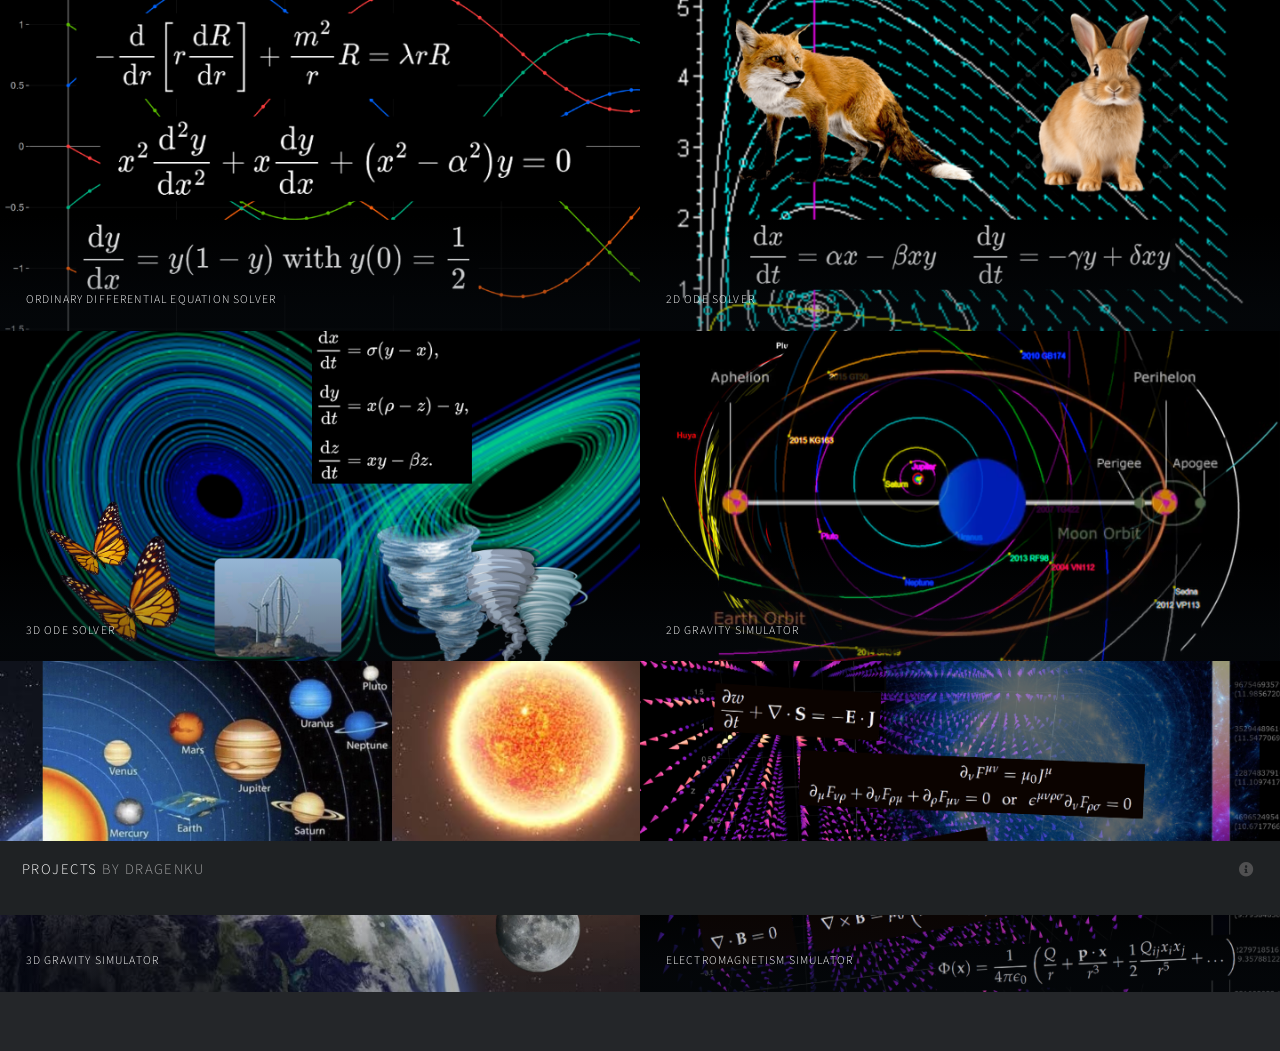
==== commit 4b7be200: "Update index.html" ====
--- a/index.html
+++ b/index.html
@@ -76,7 +76,7 @@
 										<li><a href="https://github.com/Dragenku" class="icon brands fa-github"><span class="label">GitHub</span></a></li>
 										<li><a href="https://x.com/Dragenkun" class="icon brands fa-twitter"><span class="label">Twitter</span></a></li>
 										<li><a href="https://www.instagram.com/xymcyc" class="icon brands fa-instagram"><span class="label">Instagram</span></a></li>
-										<li><a href="https://archiveofourown.org/users/Dragenku" class="icon brands fa-linkedin-in"><span class="label">LinkedIn</span></a></li>
+										<li><a href="https://archiveofourown.org/users/Dragenku" class="icon solid fa-book"><span class="label">LinkedIn</span></a></li>
 									</ul>
 								</section>
 								<p class="copyright">
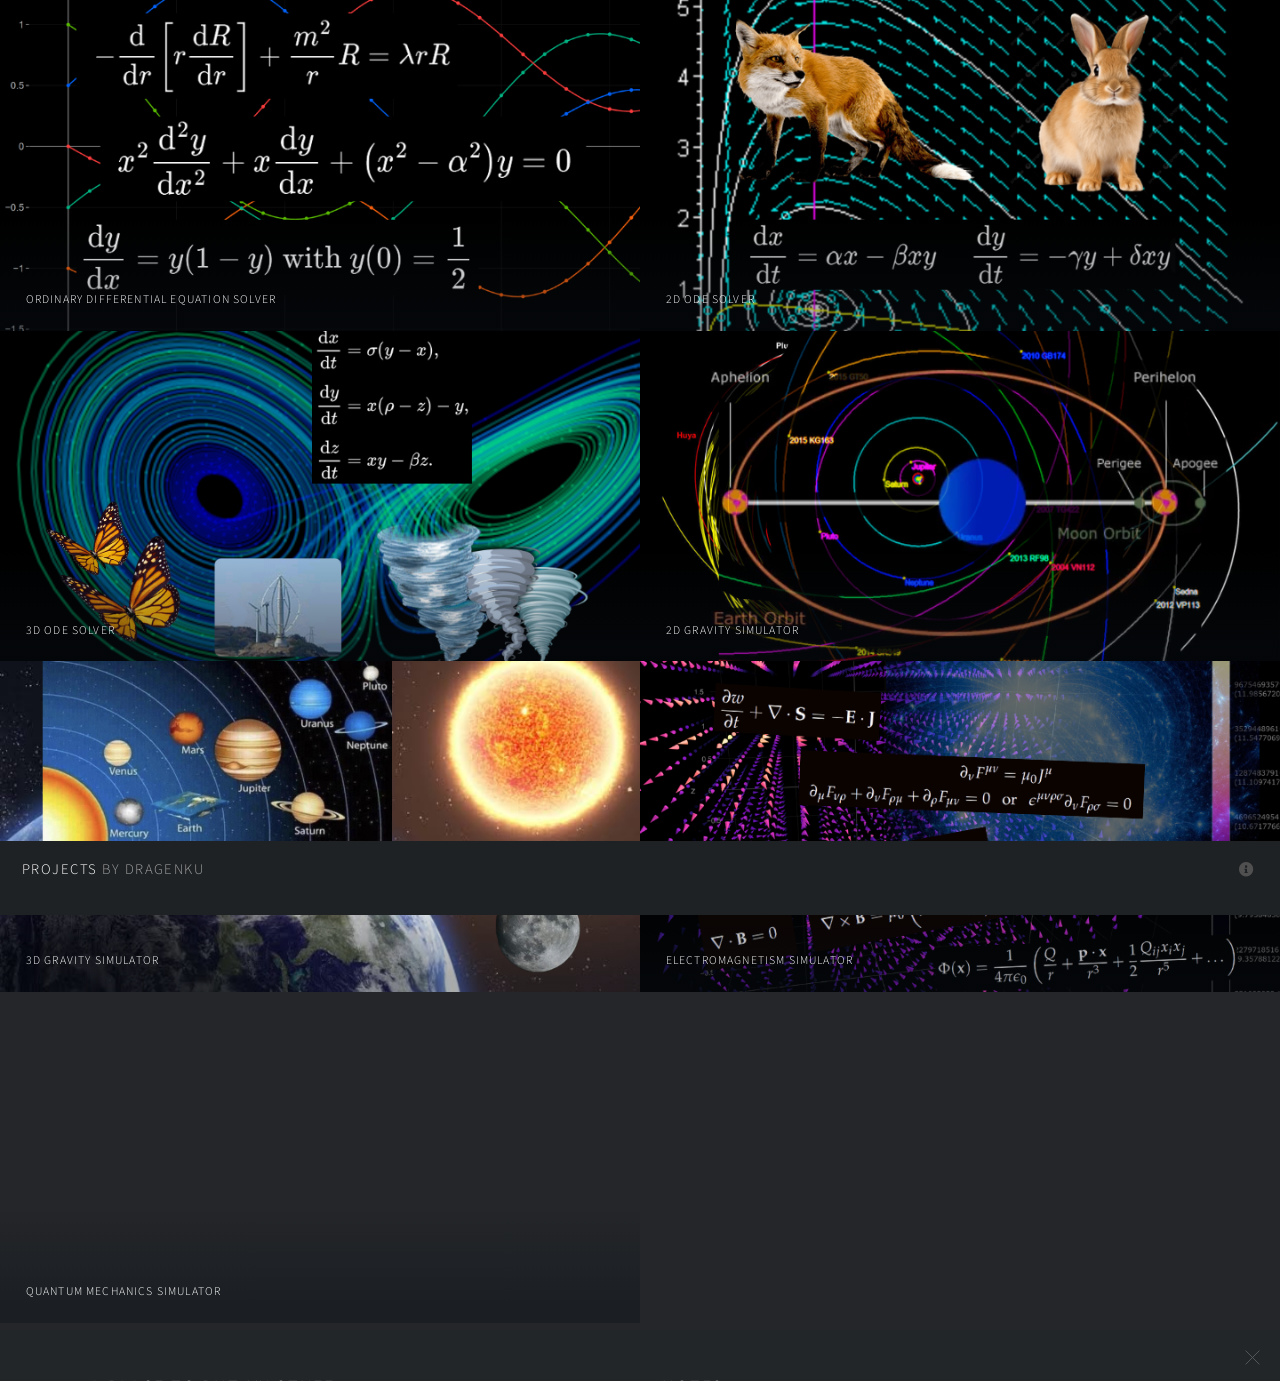
==== commit 6026f980: "Update index.html" ====
--- a/index.html
+++ b/index.html
@@ -30,33 +30,38 @@
 				<!-- Main -->
 					<div id="main">
 						<article class="thumb">
-							<a href="de1m.html" class="image"><img src="images/thumbs/logo01.png" alt="" /></a>
+							<a href="de1m.html" class="image" target="_blank"><img src="images/thumbs/logo01.png" alt="" /></a>
 							<h2>Ordinary Differential Equation Solver</h2>
 							<p></p>
 						</article>
 						<article class="thumb">
-							<a href="de2.html" class="image"><img src="images/thumbs/logo02.png" alt="" /></a>
+							<a href="de2.html" class="image" target="_blank"><img src="images/thumbs/logo02.png" alt="" /></a>
 							<h2>2D ODE Solver</h2>
 							<p>\</p>
 						</article>
 						<article class="thumb">
-							<a href="de3.html" class="image"><img src="images/thumbs/logo03.png" alt="" /></a>
+							<a href="de3.html" class="image" target="_blank"><img src="images/thumbs/logo03.png" alt="" /></a>
 							<h2>3D ODE Solver</h2>
 							<p>\</p>
 						</article>
 						<article class="thumb">
-							<a href="grav2.html" class="image"><img src="images/thumbs/logo04.png" alt="" /></a>
+							<a href="grav2.html" class="image" target="_blank"><img src="images/thumbs/logo04.png" alt="" /></a>
 							<h2>2D Gravity Simulator</h2>
 							<p>\</p>
 						</article>
 						<article class="thumb">
-							<a href="grav3.html" class="image"><img src="images/thumbs/logo05.png" alt="" /></a>
+							<a href="grav3.html" class="image" target="_blank"><img src="images/thumbs/logo05.png" alt="" /></a>
 							<h2>3D Gravity Simulator</h2>
 							<p>\</p>
 						</article>
 						<article class="thumb">
-							<a href="em.html" class="image"><img src="images/thumbs/logo06.png" alt="" /></a>
+							<a href="em.html" class="image" target="_blank"><img src="images/thumbs/logo06.png" alt="" /></a>
 							<h2>Electromagnetism Simulator</h2>
+							<p>\</p>
+						</article>
+						<article class="thumb">
+							<a href="qm.html" class="image" target="_blank"><img src="images/thumbs/logo07.png" alt="" /></a>
+							<h2>Quantum Mechanics Simulator</h2>
 							<p>\</p>
 						</article>
 					</div>
@@ -73,10 +78,10 @@
 								<section>
 									<h2>Follow me on</h2>
 									<ul class="icons">
-										<li><a href="https://github.com/Dragenku" class="icon brands fa-github"><span class="label">GitHub</span></a></li>
-										<li><a href="https://x.com/Dragenkun" class="icon brands fa-twitter"><span class="label">Twitter</span></a></li>
-										<li><a href="https://www.instagram.com/xymcyc" class="icon brands fa-instagram"><span class="label">Instagram</span></a></li>
-										<li><a href="https://archiveofourown.org/users/Dragenku" class="icon solid fa-book"><span class="label">LinkedIn</span></a></li>
+										<li><a href="https://github.com/Dragenku" class="icon brands fa-github" target="_blank"><span class="label">GitHub</span></a></li>
+										<li><a href="https://x.com/Dragenkun" class="icon brands fa-twitter" target="_blank"><span class="label">Twitter</span></a></li>
+										<li><a href="https://www.instagram.com/xymcyc" class="icon brands fa-instagram" target="_blank"><span class="label">Instagram</span></a></li>
+										<li><a href="https://archiveofourown.org/users/Dragenku" class="icon solid fa-server" target="_blank"><span class="label">LinkedIn</span></a></li>
 									</ul>
 								</section>
 								<p class="copyright">
@@ -85,25 +90,20 @@
 							</div>
 							<div>
 								<section>
-									<h2>Your deepest secret</h2>
-									<form method="post" action="#">
-										<div class="fields">
-											<div class="field half">
-												<input type="text" name="name" id="name" placeholder="Name" />
-											</div>
-											<div class="field half">
-												<input type="text" name="email" id="email" placeholder="Email" />
-											</div>
-											<div class="field">
-												<textarea name="message" id="message" rows="4" placeholder="Message"></textarea>
-											</div>
-										</div>
-										<ul class="actions">
-											<li><input type="submit" value="Send" class="primary" /></li>
-											<li><input type="reset" value="Reset" /></li>
-										</ul>
-									</form>
-								</section>
+									<h2>Notes</h2>
+									<ul class="alt">
+										<li><a href="Analysis II.pdf" class="icon solid fa-file-pdf" target="_blank">&nbsp; IB Analysis II</a></li>
+										<li><a href="Complex Analysis.pdf" class="icon solid fa-file-pdf" target="_blank">&nbsp; IB Complex Analysis</a></li>
+            							<li><a href="Electromagnetism.pdf" class="icon solid fa-file-pdf" target="_blank">&nbsp; IB Electromagnetism</a></li>
+										<li><a href="Fluid Dynamics.pdf" class="icon solid fa-file-pdf" target="_blank">&nbsp; IB Fluid Dynamics</a></li>
+										<li><a href="Groups, Rings and Modules.pdf" class="icon solid fa-file-pdf" target="_blank">&nbsp; IB Groups, Rings and Modules</a></li>
+										<li><a href="Linear Algebra.pdf" class="icon solid fa-file-pdf" target="_blank">&nbsp; IB Linear Algebra</a></li>
+										<li><a href="Markov Chains.pdf" class="icon solid fa-file-pdf" target="_blank">&nbsp; IB Markov Chains</a></li>
+										<li><a href="Methods.pdf" class="icon solid fa-file-pdf" target="_blank">&nbsp; IB Methods</a></li>
+										<li><a href="Quantum Mechanics.pdf" class="icon solid fa-file-pdf" target="_blank">&nbsp; IB Quantum Mechanics</a></li>
+										<li><a href="Statistics.pdf" class="icon solid fa-file-pdf" target="_blank">&nbsp; IB Statistics</a></li>
+										<li><a href="Topological Spaces.pdf" class="icon solid fa-file-pdf" target="_blank">&nbsp; IB Topological Spaces</a></li>
+        							</ul>
 							</div>
 						</div>
 					</footer>
--- a/assets/css/main.css
+++ b/assets/css/main.css
@@ -1,2050 +1,2058 @@
-@import url(fontawesome-all.min.css);
-@import url("https://fonts.googleapis.com/css?family=Source+Sans+Pro:300,300italic,400,400italic");
-
+@import url(fontawesome-all.min.css);
+@import url("https://fonts.googleapis.com/css?family=Source+Sans+Pro:300,300italic,400,400italic");
+
 /*
 	Multiverse by HTML5 UP
 	html5up.net | @ajlkn
 	Free for personal and commercial use under the CCA 3.0 license (html5up.net/license)
-*/
-
-@-moz-keyframes spinner {
-	0% {
-		-moz-transform: rotate(0deg);
-		-webkit-transform: rotate(0deg);
-		-ms-transform: rotate(0deg);
-		transform: rotate(0deg);
-	}
-
-	100% {
-		-moz-transform: rotate(359deg);
-		-webkit-transform: rotate(359deg);
-		-ms-transform: rotate(359deg);
-		transform: rotate(359deg);
-	}
-}
-
-@-webkit-keyframes spinner {
-	0% {
-		-moz-transform: rotate(0deg);
-		-webkit-transform: rotate(0deg);
-		-ms-transform: rotate(0deg);
-		transform: rotate(0deg);
-	}
-
-	100% {
-		-moz-transform: rotate(359deg);
-		-webkit-transform: rotate(359deg);
-		-ms-transform: rotate(359deg);
-		transform: rotate(359deg);
-	}
-}
-
-@-ms-keyframes spinner {
-	0% {
-		-moz-transform: rotate(0deg);
-		-webkit-transform: rotate(0deg);
-		-ms-transform: rotate(0deg);
-		transform: rotate(0deg);
-	}
-
-	100% {
-		-moz-transform: rotate(359deg);
-		-webkit-transform: rotate(359deg);
-		-ms-transform: rotate(359deg);
-		transform: rotate(359deg);
-	}
-}
-
-@keyframes spinner {
-	0% {
-		-moz-transform: rotate(0deg);
-		-webkit-transform: rotate(0deg);
-		-ms-transform: rotate(0deg);
-		transform: rotate(0deg);
-	}
-
-	100% {
-		-moz-transform: rotate(359deg);
-		-webkit-transform: rotate(359deg);
-		-ms-transform: rotate(359deg);
-		transform: rotate(359deg);
-	}
-}
-
-html, body, div, span, applet, object,
-iframe, h1, h2, h3, h4, h5, h6, p, blockquote,
-pre, a, abbr, acronym, address, big, cite,
-code, del, dfn, em, img, ins, kbd, q, s, samp,
-small, strike, strong, sub, sup, tt, var, b,
-u, i, center, dl, dt, dd, ol, ul, li, fieldset,
-form, label, legend, table, caption, tbody,
-tfoot, thead, tr, th, td, article, aside,
-canvas, details, embed, figure, figcaption,
-footer, header, hgroup, menu, nav, output, ruby,
-section, summary, time, mark, audio, video {
-	margin: 0;
-	padding: 0;
-	border: 0;
-	font-size: 100%;
-	font: inherit;
-	vertical-align: baseline;}
-
-article, aside, details, figcaption, figure,
-footer, header, hgroup, menu, nav, section {
-	display: block;}
-
-body {
-	line-height: 1;
-}
-
-ol, ul {
-	list-style: none;
-}
-
-blockquote, q {
-	quotes: none;
-}
-
-	blockquote:before, blockquote:after, q:before, q:after {
-		content: '';
-		content: none;
-	}
-
-table {
-	border-collapse: collapse;
-	border-spacing: 0;
-}
-
-body {
-	-webkit-text-size-adjust: none;
-}
-
-mark {
-	background-color: transparent;
-	color: inherit;
-}
-
-input::-moz-focus-inner {
-	border: 0;
-	padding: 0;
-}
-
-input, select, textarea {
-	-moz-appearance: none;
-	-webkit-appearance: none;
-	-ms-appearance: none;
-	appearance: none;
-}
-
-/* Basic */
-
-	@-ms-viewport {
-		width: device-width;
-	}
-
-	body {
-		-ms-overflow-style: scrollbar;
-	}
-
-	@media screen and (max-width: 480px) {
-
-		html, body {
-			min-width: 320px;
-		}
-
-	}
-
-	html {
-		box-sizing: border-box;
-	}
-
-	*, *:before, *:after {
-		box-sizing: inherit;
-	}
-
-	body {
-		background: #242629;
-	}
-
-		body.is-preload *, body.is-preload *:before, body.is-preload *:after {
-			-moz-animation: none !important;
-			-webkit-animation: none !important;
-			-ms-animation: none !important;
-			animation: none !important;
-			-moz-transition: none !important;
-			-webkit-transition: none !important;
-			-ms-transition: none !important;
-			transition: none !important;
-		}
-
-		body.is-resizing *, body.is-resizing *:before, body.is-resizing *:after {
-			-moz-animation: none !important;
-			-webkit-animation: none !important;
-			-ms-animation: none !important;
-			animation: none !important;
-			-moz-transition: none !important;
-			-webkit-transition: none !important;
-			-ms-transition: none !important;
-			transition: none !important;
-		}
-
-/* Type */
-
-	body, input, select, textarea {
-		color: #a0a0a1;
-		font-family: "Source Sans Pro", Helvetica, sans-serif;
-		font-size: 15pt;
-		font-weight: 300;
-		letter-spacing: 0.025em;
-		line-height: 1.65;
-	}
-
-		@media screen and (max-width: 1680px) {
-
-			body, input, select, textarea {
-				font-size: 11pt;
-			}
-
-		}
-
-	a {
-		-moz-transition: color 0.2s ease-in-out, border-bottom-color 0.2s ease-in-out;
-		-webkit-transition: color 0.2s ease-in-out, border-bottom-color 0.2s ease-in-out;
-		-ms-transition: color 0.2s ease-in-out, border-bottom-color 0.2s ease-in-out;
-		transition: color 0.2s ease-in-out, border-bottom-color 0.2s ease-in-out;
-		border-bottom: dotted 1px;
-		color: #34a58e;
-		text-decoration: none;
-	}
-
-		a:hover {
-			border-bottom-color: transparent;
-			color: #34a58e !important;
-		}
-
-	strong, b {
-		color: #ffffff;
-		font-weight: 300;
-	}
-
-	em, i {
-		font-style: italic;
-	}
-
-	p {
-		margin: 0 0 2em 0;
-	}
-
-	h1, h2, h3, h4, h5, h6 {
-		color: #ffffff;
-		font-weight: 300;
-		letter-spacing: 0.1em;
-		line-height: 1.5;
-		margin: 0 0 1em 0;
-		text-transform: uppercase;
-	}
-
-		h1 a, h2 a, h3 a, h4 a, h5 a, h6 a {
-			color: inherit;
-			text-decoration: none;
-		}
-
-	h1 {
-		font-size: 2em;
-	}
-
-	h2 {
-		font-size: 1.25em;
-	}
-
-	h3 {
-		font-size: 1.1em;
-	}
-
-	h4 {
-		font-size: 1em;
-	}
-
-	h5 {
-		font-size: 0.9em;
-	}
-
-	h6 {
-		font-size: 0.7em;
-	}
-
-	@media screen and (max-width: 736px) {
-
-		h2 {
-			font-size: 1em;
-		}
-
-		h3 {
-			font-size: 0.9em;
-		}
-
-		h4 {
-			font-size: 0.8em;
-		}
-
-		h5 {
-			font-size: 0.7em;
-		}
-
-		h6 {
-			font-size: 0.7em;
-		}
-
-	}
-
-	sub {
-		font-size: 0.8em;
-		position: relative;
-		top: 0.5em;
-	}
-
-	sup {
-		font-size: 0.8em;
-		position: relative;
-		top: -0.5em;
-	}
-
-	blockquote {
-		border-left: 4px #36383c;
-		font-style: italic;
-		margin: 0 0 2em 0;
-		padding: 0.5em 0 0.5em 2em;
-	}
-
-	code {
-		background: #34363b;
-		border: solid 1px #36383c;
-		font-family: "Courier New", monospace;
-		font-size: 0.9em;
-		margin: 0 0.25em;
-		padding: 0.25em 0.65em;
-	}
-
-	pre {
-		-webkit-overflow-scrolling: touch;
-		font-family: "Courier New", monospace;
-		font-size: 0.9em;
-		margin: 0 0 2em 0;
-	}
-
-		pre code {
-			display: block;
-			line-height: 1.75;
-			padding: 1em 1.5em;
-			overflow-x: auto;
-		}
-
-	hr {
-		border: 0;
-		border-bottom: solid 1px #36383c;
-		margin: 2em 0;
-	}
-
-		hr.major {
-			margin: 3em 0;
-		}
-
-	.align-left {
-		text-align: left;
-	}
-
-	.align-center {
-		text-align: center;
-	}
-
-	.align-right {
-		text-align: right;
-	}
-
-/* Button */
-
-	input[type="submit"],
-	input[type="reset"],
-	input[type="button"],
-	button,
-	.button {
-		-moz-appearance: none;
-		-webkit-appearance: none;
-		-ms-appearance: none;
-		appearance: none;
-		-moz-transition: background-color 0.2s ease-in-out, box-shadow 0.2s ease-in-out, color 0.2s ease-in-out;
-		-webkit-transition: background-color 0.2s ease-in-out, box-shadow 0.2s ease-in-out, color 0.2s ease-in-out;
-		-ms-transition: background-color 0.2s ease-in-out, box-shadow 0.2s ease-in-out, color 0.2s ease-in-out;
-		transition: background-color 0.2s ease-in-out, box-shadow 0.2s ease-in-out, color 0.2s ease-in-out;
-		background-color: transparent;
-		border: 0;
-		border-radius: 0;
-		box-shadow: inset 0 0 0 2px #36383c;
-		color: #ffffff !important;
-		cursor: pointer;
-		display: inline-block;
-		font-size: 0.9em;
-		font-weight: 300;
-		height: 3.05556em;
-		letter-spacing: 0.1em;
-		line-height: 3.05556em;
-		padding: 0 2.5em;
-		text-align: center;
-		text-decoration: none;
-		text-transform: uppercase;
-		white-space: nowrap;
-	}
-
-		input[type="submit"]:hover,
-		input[type="reset"]:hover,
-		input[type="button"]:hover,
-		button:hover,
-		.button:hover {
-			box-shadow: inset 0 0 0 2px #34a58e;
-			color: #34a58e !important;
-		}
-
-			input[type="submit"]:hover:active,
-			input[type="reset"]:hover:active,
-			input[type="button"]:hover:active,
-			button:hover:active,
-			.button:hover:active {
-				background-color: rgba(52, 165, 142, 0.15);
-				color: #34a58e !important;
-			}
-
-		input[type="submit"].icon,
-		input[type="reset"].icon,
-		input[type="button"].icon,
-		button.icon,
-		.button.icon {
-			padding-left: 1.35em;
-		}
-
-			input[type="submit"].icon:before,
-			input[type="reset"].icon:before,
-			input[type="button"].icon:before,
-			button.icon:before,
-			.button.icon:before {
-				margin-right: 0.5em;
-			}
-
-		input[type="submit"].fit,
-		input[type="reset"].fit,
-		input[type="button"].fit,
-		button.fit,
-		.button.fit {
-			width: 100%;
-		}
-
-		input[type="submit"].small,
-		input[type="reset"].small,
-		input[type="button"].small,
-		button.small,
-		.button.small {
-			font-size: 0.8em;
-		}
-
-		input[type="submit"].large,
-		input[type="reset"].large,
-		input[type="button"].large,
-		button.large,
-		.button.large {
-			font-size: 1.35em;
-		}
-
-		input[type="submit"].primary,
-		input[type="reset"].primary,
-		input[type="button"].primary,
-		button.primary,
-		.button.primary {
-			background-color: #34a58e;
-			box-shadow: none;
-		}
-
-			input[type="submit"].primary:hover,
-			input[type="reset"].primary:hover,
-			input[type="button"].primary:hover,
-			button.primary:hover,
-			.button.primary:hover {
-				background-color: #47c5ab;
-				color: #ffffff !important;
-			}
-
-				input[type="submit"].primary:hover:active,
-				input[type="reset"].primary:hover:active,
-				input[type="button"].primary:hover:active,
-				button.primary:hover:active,
-				.button.primary:hover:active {
-					background-color: #287e6d;
-				}
-
-		input[type="submit"].disabled, input[type="submit"]:disabled,
-		input[type="reset"].disabled,
-		input[type="reset"]:disabled,
-		input[type="button"].disabled,
-		input[type="button"]:disabled,
-		button.disabled,
-		button:disabled,
-		.button.disabled,
-		.button:disabled {
-			pointer-events: none;
-			opacity: 0.35;
-		}
-
-/* Form */
-
-	form {
-		margin: 0 0 2em 0;
-	}
-
-		form > :last-child {
-			margin-bottom: 0;
-		}
-
-		form > .fields {
-			display: -moz-flex;
-			display: -webkit-flex;
-			display: -ms-flex;
-			display: flex;
-			-moz-flex-wrap: wrap;
-			-webkit-flex-wrap: wrap;
-			-ms-flex-wrap: wrap;
-			flex-wrap: wrap;
-			width: calc(100% + 3em);
-			margin: -1.5em 0 2em -1.5em;
-		}
-
-			form > .fields > .field {
-				-moz-flex-grow: 0;
-				-webkit-flex-grow: 0;
-				-ms-flex-grow: 0;
-				flex-grow: 0;
-				-moz-flex-shrink: 0;
-				-webkit-flex-shrink: 0;
-				-ms-flex-shrink: 0;
-				flex-shrink: 0;
-				padding: 1.5em 0 0 1.5em;
-				width: calc(100% - 1.5em);
-			}
-
-				form > .fields > .field.half {
-					width: calc(50% - 0.75em);
-				}
-
-				form > .fields > .field.third {
-					width: calc(100%/3 - 0.5em);
-				}
-
-				form > .fields > .field.quarter {
-					width: calc(25% - 0.375em);
-				}
-
-		@media screen and (max-width: 736px) {
-
-			form > .fields {
-				width: calc(100% + 3em);
-				margin: -1.5em 0 2em -1.5em;
-			}
-
-				form > .fields > .field {
-					padding: 1.5em 0 0 1.5em;
-					width: calc(100% - 1.5em);
-				}
-
-					form > .fields > .field.half {
-						width: calc(100% - 1.5em);
-					}
-
-					form > .fields > .field.third {
-						width: calc(100% - 1.5em);
-					}
-
-					form > .fields > .field.quarter {
-						width: calc(100% - 1.5em);
-					}
-
-		}
-
-	label {
-		color: #ffffff;
-		display: block;
-		font-size: 0.9em;
-		font-weight: 300;
-		margin: 0 0 1em 0;
-	}
-
-	input[type="text"],
-	input[type="password"],
-	input[type="email"],
-	input[type="tel"],
-	input[type="search"],
-	input[type="url"],
-	select,
-	textarea {
-		-moz-appearance: none;
-		-webkit-appearance: none;
-		-ms-appearance: none;
-		appearance: none;
-		background: #34363b;
-		border: 0;
-		border-radius: 0;
-		color: #a0a0a1;
-		display: block;
-		outline: 0;
-		padding: 0 1em;
-		text-decoration: none;
-		width: 100%;
-	}
-
-		input[type="text"]:invalid,
-		input[type="password"]:invalid,
-		input[type="email"]:invalid,
-		input[type="tel"]:invalid,
-		input[type="search"]:invalid,
-		input[type="url"]:invalid,
-		select:invalid,
-		textarea:invalid {
-			box-shadow: none;
-		}
-
-		input[type="text"]:focus,
-		input[type="password"]:focus,
-		input[type="email"]:focus,
-		input[type="tel"]:focus,
-		input[type="search"]:focus,
-		input[type="url"]:focus,
-		select:focus,
-		textarea:focus {
-			box-shadow: inset 0 0 0 2px #34a58e;
-		}
-
-	select {
-		background-image: url("data:image/svg+xml;charset=utf8,%3Csvg xmlns='http://www.w3.org/2000/svg' width='40' height='40' preserveAspectRatio='none' viewBox='0 0 40 40'%3E%3Cpath d='M9.4,12.3l10.4,10.4l10.4-10.4c0.2-0.2,0.5-0.4,0.9-0.4c0.3,0,0.6,0.1,0.9,0.4l3.3,3.3c0.2,0.2,0.4,0.5,0.4,0.9 c0,0.4-0.1,0.6-0.4,0.9L20.7,31.9c-0.2,0.2-0.5,0.4-0.9,0.4c-0.3,0-0.6-0.1-0.9-0.4L4.3,17.3c-0.2-0.2-0.4-0.5-0.4-0.9 c0-0.4,0.1-0.6,0.4-0.9l3.3-3.3c0.2-0.2,0.5-0.4,0.9-0.4S9.1,12.1,9.4,12.3z' fill='%2336383c' /%3E%3C/svg%3E");
-		background-size: 1.25rem;
-		background-repeat: no-repeat;
-		background-position: calc(100% - 1rem) center;
-		height: 2.75em;
-		padding-right: 2.75em;
-		text-overflow: ellipsis;
-	}
-
-		select option {
-			color: #ffffff;
-			background: #242629;
-		}
-
-		select:focus::-ms-value {
-			background-color: transparent;
-		}
-
-		select::-ms-expand {
-			display: none;
-		}
-
-	input[type="text"],
-	input[type="password"],
-	input[type="email"],
-	input[type="tel"],
-	input[type="search"],
-	input[type="url"],
-	select {
-		height: 2.75em;
-	}
-
-	textarea {
-		padding: 0.75em 1em;
-	}
-
-	input[type="checkbox"],
-	input[type="radio"] {
-		-moz-appearance: none;
-		-webkit-appearance: none;
-		-ms-appearance: none;
-		appearance: none;
-		display: block;
-		float: left;
-		margin-right: -2em;
-		opacity: 0;
-		width: 1em;
-		z-index: -1;
-	}
-
-		input[type="checkbox"] + label,
-		input[type="radio"] + label {
-			text-decoration: none;
-			color: #a0a0a1;
-			cursor: pointer;
-			display: inline-block;
-			font-size: 1em;
-			font-weight: 300;
-			padding-left: 2.4em;
-			padding-right: 0.75em;
-			position: relative;
-		}
-
-			input[type="checkbox"] + label:before,
-			input[type="radio"] + label:before {
-				-moz-osx-font-smoothing: grayscale;
-				-webkit-font-smoothing: antialiased;
-				display: inline-block;
-				font-style: normal;
-				font-variant: normal;
-				text-rendering: auto;
-				line-height: 1;
-				text-transform: none !important;
-				font-family: 'Font Awesome 5 Free';
-				font-weight: 900;
-			}
-
-			input[type="checkbox"] + label:before,
-			input[type="radio"] + label:before {
-				background: #34363b;
-				content: '';
-				display: inline-block;
-				font-size: 0.8em;
-				height: 2.0625em;
-				left: 0;
-				line-height: 2.0625em;
-				position: absolute;
-				text-align: center;
-				top: 0;
-				width: 2.0625em;
-			}
-
-		input[type="checkbox"]:checked + label:before,
-		input[type="radio"]:checked + label:before {
-			background: #34a58e;
-			border-color: #34a58e;
-			color: #ffffff;
-			content: '\f00c';
-		}
-
-		input[type="checkbox"]:focus + label:before,
-		input[type="radio"]:focus + label:before {
-			box-shadow: 0 0 0 2px #34a58e;
-		}
-
-	input[type="radio"] + label:before {
-		border-radius: 100%;
-	}
-
-	::-webkit-input-placeholder {
-		color: #707071 !important;
-		opacity: 1.0;
-	}
-
-	:-moz-placeholder {
-		color: #707071 !important;
-		opacity: 1.0;
-	}
-
-	::-moz-placeholder {
-		color: #707071 !important;
-		opacity: 1.0;
-	}
-
-	:-ms-input-placeholder {
-		color: #707071 !important;
-		opacity: 1.0;
-	}
-
-/* Icon */
-
-	.icon {
-		text-decoration: none;
-		border-bottom: none;
-		position: relative;
-	}
-
-		.icon:before {
-			-moz-osx-font-smoothing: grayscale;
-			-webkit-font-smoothing: antialiased;
-			display: inline-block;
-			font-style: normal;
-			font-variant: normal;
-			text-rendering: auto;
-			line-height: 1;
-			text-transform: none !important;
-			font-family: 'Font Awesome 5 Free';
-			font-weight: 400;
-		}
-
-		.icon > .label {
-			display: none;
-		}
-
-		.icon:before {
-			line-height: inherit;
-		}
-
-		.icon.solid:before {
-			font-weight: 900;
-		}
-
-		.icon.brands:before {
-			font-family: 'Font Awesome 5 Brands';
-		}
-
-/* List */
-
-	ol {
-		list-style: decimal;
-		margin: 0 0 2em 0;
-		padding-left: 1.25em;
-	}
-
-		ol li {
-			padding-left: 0.25em;
-		}
-
-	ul {
-		list-style: disc;
-		margin: 0 0 2em 0;
-		padding-left: 1em;
-	}
-
-		ul li {
-			padding-left: 0.5em;
-		}
-
-		ul.alt {
-			list-style: none;
-			padding-left: 0;
-		}
-
-			ul.alt li {
-				border-top: solid 1px #36383c;
-				padding: 0.5em 0;
-			}
-
-				ul.alt li:first-child {
-					border-top: 0;
-					padding-top: 0;
-				}
-
-	dl {
-		margin: 0 0 2em 0;
-	}
-
-		dl dt {
-			display: block;
-			font-weight: 300;
-			margin: 0 0 1em 0;
-		}
-
-		dl dd {
-			margin-left: 2em;
-		}
-
-/* Actions */
-
-	ul.actions {
-		display: -moz-flex;
-		display: -webkit-flex;
-		display: -ms-flex;
-		display: flex;
-		cursor: default;
-		list-style: none;
-		margin-left: -1em;
-		padding-left: 0;
-	}
-
-		ul.actions li {
-			padding: 0 0 0 1em;
-			vertical-align: middle;
-		}
-
-		ul.actions.special {
-			-moz-justify-content: center;
-			-webkit-justify-content: center;
-			-ms-justify-content: center;
-			justify-content: center;
-			width: 100%;
-			margin-left: 0;
-		}
-
-			ul.actions.special li:first-child {
-				padding-left: 0;
-			}
-
-		ul.actions.stacked {
-			-moz-flex-direction: column;
-			-webkit-flex-direction: column;
-			-ms-flex-direction: column;
-			flex-direction: column;
-			margin-left: 0;
-		}
-
-			ul.actions.stacked li {
-				padding: 1.3em 0 0 0;
-			}
-
-				ul.actions.stacked li:first-child {
-					padding-top: 0;
-				}
-
-		ul.actions.fit {
-			width: calc(100% + 1em);
-		}
-
-			ul.actions.fit li {
-				-moz-flex-grow: 1;
-				-webkit-flex-grow: 1;
-				-ms-flex-grow: 1;
-				flex-grow: 1;
-				-moz-flex-shrink: 1;
-				-webkit-flex-shrink: 1;
-				-ms-flex-shrink: 1;
-				flex-shrink: 1;
-				width: 100%;
-			}
-
-				ul.actions.fit li > * {
-					width: 100%;
-				}
-
-			ul.actions.fit.stacked {
-				width: 100%;
-			}
-
-		@media screen and (max-width: 480px) {
-
-			ul.actions:not(.fixed) {
-				-moz-flex-direction: column;
-				-webkit-flex-direction: column;
-				-ms-flex-direction: column;
-				flex-direction: column;
-				margin-left: 0;
-				width: 100% !important;
-			}
-
-				ul.actions:not(.fixed) li {
-					-moz-flex-grow: 1;
-					-webkit-flex-grow: 1;
-					-ms-flex-grow: 1;
-					flex-grow: 1;
-					-moz-flex-shrink: 1;
-					-webkit-flex-shrink: 1;
-					-ms-flex-shrink: 1;
-					flex-shrink: 1;
-					padding: 1em 0 0 0;
-					text-align: center;
-					width: 100%;
-				}
-
-					ul.actions:not(.fixed) li > * {
-						width: 100%;
-					}
-
-					ul.actions:not(.fixed) li:first-child {
-						padding-top: 0;
-					}
-
-					ul.actions:not(.fixed) li input[type="submit"],
-					ul.actions:not(.fixed) li input[type="reset"],
-					ul.actions:not(.fixed) li input[type="button"],
-					ul.actions:not(.fixed) li button,
-					ul.actions:not(.fixed) li .button {
-						width: 100%;
-					}
-
-						ul.actions:not(.fixed) li input[type="submit"].icon:before,
-						ul.actions:not(.fixed) li input[type="reset"].icon:before,
-						ul.actions:not(.fixed) li input[type="button"].icon:before,
-						ul.actions:not(.fixed) li button.icon:before,
-						ul.actions:not(.fixed) li .button.icon:before {
-							margin-left: -0.5rem;
-						}
-
-		}
-
-/* Icons */
-
-	ul.icons {
-		cursor: default;
-		list-style: none;
-		padding-left: 0;
-	}
-
-		ul.icons li {
-			display: inline-block;
-			padding: 0 1em 0 0;
-		}
-
-			ul.icons li:last-child {
-				padding-right: 0;
-			}
-
-			ul.icons li .icon {
-				color: #505051;
-			}
-
-				ul.icons li .icon:before {
-					font-size: 1.5em;
-				}
-
-/* Table */
-
-	.table-wrapper {
-		-webkit-overflow-scrolling: touch;
-		overflow-x: auto;
-	}
-
-	table {
-		margin: 0 0 2em 0;
-		width: 100%;
-	}
-
-		table tbody tr {
-			border: solid 1px #36383c;
-			border-left: 0;
-			border-right: 0;
-		}
-
-			table tbody tr:nth-child(2n + 1) {
-				background-color: #34363b;
-			}
-
-		table td {
-			padding: 0.75em 0.75em;
-		}
-
-		table th {
-			color: #ffffff;
-			font-size: 0.9em;
-			font-weight: 300;
-			padding: 0 0.75em 0.75em 0.75em;
-			text-align: left;
-		}
-
-		table thead {
-			border-bottom: solid 2px #36383c;
-		}
-
-		table tfoot {
-			border-top: solid 2px #36383c;
-		}
-
-		table.alt {
-			border-collapse: separate;
-		}
-
-			table.alt tbody tr td {
-				border: solid 1px #36383c;
-				border-left-width: 0;
-				border-top-width: 0;
-			}
-
-				table.alt tbody tr td:first-child {
-					border-left-width: 1px;
-				}
-
-			table.alt tbody tr:first-child td {
-				border-top-width: 1px;
-			}
-
-			table.alt thead {
-				border-bottom: 0;
-			}
-
-			table.alt tfoot {
-				border-top: 0;
-			}
-
-/* Panel */
-
-	.panel {
-		padding: 4em 4em 2em 4em ;
-		-moz-transform: translateY(100vh);
-		-webkit-transform: translateY(100vh);
-		-ms-transform: translateY(100vh);
-		transform: translateY(100vh);
-		-moz-transition: -moz-transform 0.5s ease;
-		-webkit-transition: -webkit-transform 0.5s ease;
-		-ms-transition: -ms-transform 0.5s ease;
-		transition: transform 0.5s ease;
-		-webkit-overflow-scrolling: touch;
-		background: rgba(36, 38, 41, 0.975);
-		bottom: 4em;
-		left: 0;
-		max-height: calc(80vh - 4em);
-		overflow-y: auto;
-		position: fixed;
-		width: 100%;
-		z-index: 10001;
-	}
-
-		.panel.active {
-			-moz-transform: translateY(1px);
-			-webkit-transform: translateY(1px);
-			-ms-transform: translateY(1px);
-			transform: translateY(1px);
-		}
-
-		.panel > .inner {
-			margin: 0 auto;
-			max-width: 100%;
-			width: 75em;
-		}
-
-			.panel > .inner.split {
-				display: -moz-flex;
-				display: -webkit-flex;
-				display: -ms-flex;
-				display: flex;
-			}
-
-				.panel > .inner.split > div {
-					margin-left: 4em;
-					width: 50%;
-				}
-
-				.panel > .inner.split > :first-child {
-					margin-left: 0;
-				}
-
-		.panel > .closer {
-			-moz-transition: opacity 0.2s ease-in-out;
-			-webkit-transition: opacity 0.2s ease-in-out;
-			-ms-transition: opacity 0.2s ease-in-out;
-			transition: opacity 0.2s ease-in-out;
-			background-image: url("images/close.svg");
-			background-position: center;
-			background-repeat: no-repeat;
-			background-size: 3em;
-			cursor: pointer;
-			height: 5em;
-			opacity: 0.25;
-			position: absolute;
-			right: 0;
-			top: 0;
-			width: 5em;
-			z-index: 2;
-		}
-
-			.panel > .closer:hover {
-				opacity: 1.0;
-			}
-
-		@media screen and (max-width: 1280px) {
-
-			.panel {
-				padding: 3em 3em 1em 3em ;
-			}
-
-				.panel > .inner.split > div {
-					margin-left: 3em;
-				}
-
-				.panel > .closer {
-					background-size: 2.5em;
-					background-position: 75% 25%;
-				}
-
-		}
-
-		@media screen and (max-width: 980px) {
-
-			.panel > .inner.split {
-				-moz-flex-direction: column;
-				-webkit-flex-direction: column;
-				-ms-flex-direction: column;
-				flex-direction: column;
-			}
-
-				.panel > .inner.split > div {
-					margin-left: 0;
-					width: 100%;
-				}
-
-		}
-
-		@media screen and (max-width: 736px) {
-
-			.panel {
-				-moz-transform: translateY(-100vh);
-				-webkit-transform: translateY(-100vh);
-				-ms-transform: translateY(-100vh);
-				transform: translateY(-100vh);
-				padding: 4em 2em 2em 2em ;
-				bottom: auto;
-				top: calc(4em - 1px);
-			}
-
-				.panel.active {
-					-moz-transform: translateY(0);
-					-webkit-transform: translateY(0);
-					-ms-transform: translateY(0);
-					transform: translateY(0);
-				}
-
-		}
-
-/* Poptrox Popup */
-
-	.poptrox-overlay {
-		-webkit-tap-highlight-color: rgba(255, 255, 255, 0);
-	}
-
-	.poptrox-popup {
-		background: rgba(31, 34, 36, 0.925);
-		box-shadow: 0 1em 3em 0.5em rgba(0, 0, 0, 0.25);
-		cursor: default;
-	}
-
-		.poptrox-popup:before {
-			-moz-transition: opacity 0.2s ease-in-out;
-			-webkit-transition: opacity 0.2s ease-in-out;
-			-ms-transition: opacity 0.2s ease-in-out;
-			transition: opacity 0.2s ease-in-out;
-			background-image: -moz-linear-gradient(to left, rgba(31,34,36,0.35), rgba(31,34,36,0) 10em, rgba(31,34,36,0)), -moz-linear-gradient(to right, rgba(31,34,36,0.35), rgba(31,34,36,0) 10em, rgba(31,34,36,0));
-			background-image: -webkit-linear-gradient(to left, rgba(31,34,36,0.35), rgba(31,34,36,0) 10em, rgba(31,34,36,0)), -webkit-linear-gradient(to right, rgba(31,34,36,0.35), rgba(31,34,36,0) 10em, rgba(31,34,36,0));
-			background-image: -ms-linear-gradient(to left, rgba(31,34,36,0.35), rgba(31,34,36,0) 10em, rgba(31,34,36,0)), -ms-linear-gradient(to right, rgba(31,34,36,0.35), rgba(31,34,36,0) 10em, rgba(31,34,36,0));
-			background-image: linear-gradient(to left, rgba(31,34,36,0.35), rgba(31,34,36,0) 10em, rgba(31,34,36,0)), linear-gradient(to right, rgba(31,34,36,0.35), rgba(31,34,36,0) 10em, rgba(31,34,36,0));
-			content: '';
-			display: block;
-			height: 100%;
-			left: 0;
-			position: absolute;
-			top: 0;
-			width: 100%;
-			z-index: 1;
-			opacity: 1;
-		}
-
-		.poptrox-popup .closer {
-			-moz-transition: opacity 0.2s ease-in-out;
-			-webkit-transition: opacity 0.2s ease-in-out;
-			-ms-transition: opacity 0.2s ease-in-out;
-			transition: opacity 0.2s ease-in-out;
-			background-image: url("images/close.svg");
-			background-position: center;
-			background-repeat: no-repeat;
-			background-size: 3em;
-			height: 5em;
-			opacity: 0;
-			position: absolute;
-			right: 0;
-			top: 0;
-			width: 5em;
-			z-index: 2;
-		}
-
-		.poptrox-popup .nav-previous,
-		.poptrox-popup .nav-next {
-			-moz-transition: opacity 0.2s ease-in-out;
-			-webkit-transition: opacity 0.2s ease-in-out;
-			-ms-transition: opacity 0.2s ease-in-out;
-			transition: opacity 0.2s ease-in-out;
-			background-image: url("images/arrow.svg");
-			background-position: center;
-			background-repeat: no-repeat;
-			background-size: 5em;
-			cursor: pointer;
-			height: 8em;
-			margin-top: -4em;
-			opacity: 0;
-			position: absolute;
-			top: 50%;
-			width: 6em;
-			z-index: 2;
-		}
-
-		.poptrox-popup .nav-previous {
-			-moz-transform: scaleX(-1);
-			-webkit-transform: scaleX(-1);
-			-ms-transform: scaleX(-1);
-			transform: scaleX(-1);
-			left: 0;
-		}
-
-		.poptrox-popup .nav-next {
-			right: 0;
-		}
-
-		.poptrox-popup .caption {
-			padding: 2em 2em 0.1em 2em ;
-			background-image: -moz-linear-gradient(to top, rgba(16,16,16,0.45) 25%, rgba(16,16,16,0) 100%);
-			background-image: -webkit-linear-gradient(to top, rgba(16,16,16,0.45) 25%, rgba(16,16,16,0) 100%);
-			background-image: -ms-linear-gradient(to top, rgba(16,16,16,0.45) 25%, rgba(16,16,16,0) 100%);
-			background-image: linear-gradient(to top, rgba(16,16,16,0.45) 25%, rgba(16,16,16,0) 100%);
-			bottom: 0;
-			cursor: default;
-			left: 0;
-			position: absolute;
-			text-align: left;
-			width: 100%;
-			z-index: 2;
-		}
-
-			.poptrox-popup .caption h2, .poptrox-popup .caption h3, .poptrox-popup .caption h4, .poptrox-popup .caption h5, .poptrox-popup .caption h6 {
-				margin: 0 0 0.5em 0;
-			}
-
-			.poptrox-popup .caption p {
-				color: #ffffff;
-			}
-
-		.poptrox-popup .loader {
-			-moz-animation: spinner 1s infinite linear !important;
-			-webkit-animation: spinner 1s infinite linear !important;
-			-ms-animation: spinner 1s infinite linear !important;
-			animation: spinner 1s infinite linear !important;
-			background-image: url("images/spinner.svg");
-			background-position: center;
-			background-repeat: no-repeat;
-			background-size: contain;
-			display: block;
-			font-size: 2em;
-			height: 2em;
-			left: 50%;
-			line-height: 2em;
-			margin: -1em 0 0 -1em;
-			opacity: 0.25;
-			position: absolute;
-			text-align: center;
-			top: 50%;
-			width: 2em;
-		}
-
-		.poptrox-popup:hover .closer,
-		.poptrox-popup:hover .nav-previous,
-		.poptrox-popup:hover .nav-next {
-			opacity: 0.5;
-		}
-
-			.poptrox-popup:hover .closer:hover,
-			.poptrox-popup:hover .nav-previous:hover,
-			.poptrox-popup:hover .nav-next:hover {
-				opacity: 1.0;
-			}
-
-		.poptrox-popup.loading:before {
-			opacity: 0;
-		}
-
-		body.touch .poptrox-popup .closer,
-		body.touch .poptrox-popup .nav-previous,
-		body.touch .poptrox-popup .nav-next {
-			opacity: 1.0 !important;
-		}
-
-		@media screen and (max-width: 980px) {
-
-			.poptrox-popup .closer {
-				background-size: 3em;
-			}
-
-			.poptrox-popup .nav-previous,
-			.poptrox-popup .nav-next {
-				background-size: 4em;
-			}
-
-		}
-
-		@media screen and (max-width: 736px) {
-
-			.poptrox-popup:before {
-				display: none;
-			}
-
-			.poptrox-popup .caption {
-				display: none !important;
-			}
-
-			.poptrox-popup .closer,
-			.poptrox-popup .nav-previous,
-			.poptrox-popup .nav-next {
-				display: none !important;
-			}
-
-		}
-
-/* Wrapper */
-
-	#wrapper {
-		-moz-transition: -moz-filter 0.5s ease, -webkit-filter 0.5s ease, -ms-filter 0.5s ease, -moz-filter 0.5s ease;
-		-webkit-transition: -moz-filter 0.5s ease, -webkit-filter 0.5s ease, -ms-filter 0.5s ease, -webkit-filter 0.5s ease;
-		-ms-transition: -moz-filter 0.5s ease, -webkit-filter 0.5s ease, -ms-filter 0.5s ease, -ms-filter 0.5s ease;
-		transition: -moz-filter 0.5s ease, -webkit-filter 0.5s ease, -ms-filter 0.5s ease, filter 0.5s ease;
-		position: relative;
-	}
-
-		#wrapper:after {
-			pointer-events: none;
-			-moz-transition: opacity 0.5s ease, visibility 0.5s;
-			-webkit-transition: opacity 0.5s ease, visibility 0.5s;
-			-ms-transition: opacity 0.5s ease, visibility 0.5s;
-			transition: opacity 0.5s ease, visibility 0.5s;
-			background: rgba(36, 38, 41, 0.5);
-			content: '';
-			display: block;
-			height: 100%;
-			left: 0;
-			opacity: 0;
-			position: absolute;
-			top: 0;
-			visibility: hidden;
-			width: 100%;
-			z-index: 1;
-		}
-
-			body.ie #wrapper:after {
-				background: rgba(36, 38, 41, 0.8);
-			}
-
-		body.modal-active #wrapper {
-			-moz-filter: blur(8px);
-			-webkit-filter: blur(8px);
-			-ms-filter: blur(8px);
-			filter: blur(8px);
-		}
-
-			body.modal-active #wrapper:after {
-				pointer-events: auto;
-				opacity: 1;
-				visibility: visible;
-				z-index: 10003;
-			}
-
-		#wrapper:before {
-			-moz-animation: spinner 1s infinite linear !important;
-			-webkit-animation: spinner 1s infinite linear !important;
-			-ms-animation: spinner 1s infinite linear !important;
-			animation: spinner 1s infinite linear !important;
-			pointer-events: none;
-			-moz-transition: top 0.75s ease-in-out, opacity 0.35s ease-out, visibility 0.35s;
-			-webkit-transition: top 0.75s ease-in-out, opacity 0.35s ease-out, visibility 0.35s;
-			-ms-transition: top 0.75s ease-in-out, opacity 0.35s ease-out, visibility 0.35s;
-			transition: top 0.75s ease-in-out, opacity 0.35s ease-out, visibility 0.35s;
-			background-image: url("images/spinner.svg");
-			background-position: center;
-			background-repeat: no-repeat;
-			background-size: contain;
-			content: '';
-			display: block;
-			font-size: 2em;
-			height: 2em;
-			left: 50%;
-			line-height: 2em;
-			margin: -1em 0 0 -1em;
-			opacity: 0;
-			position: fixed;
-			text-align: center;
-			top: 75%;
-			visibility: hidden;
-			width: 2em;
-		}
-
-		body.is-preload #wrapper:before {
-			-moz-transition: opacity 1s ease-out !important;
-			-webkit-transition: opacity 1s ease-out !important;
-			-ms-transition: opacity 1s ease-out !important;
-			transition: opacity 1s ease-out !important;
-			-moz-transition-delay: 0.5s !important;
-			-webkit-transition-delay: 0.5s !important;
-			-ms-transition-delay: 0.5s !important;
-			transition-delay: 0.5s !important;
-			opacity: 0.25;
-			top: 50%;
-			visibility: visible;
-		}
-
-/* Header */
-
-	body {
-		padding: 0 0 4em 0;
-	}
-
-	#header {
-		-moz-transform: translateY(0);
-		-webkit-transform: translateY(0);
-		-ms-transform: translateY(0);
-		transform: translateY(0);
-		-moz-transition: -moz-transform 1s ease;
-		-webkit-transition: -webkit-transform 1s ease;
-		-ms-transition: -ms-transform 1s ease;
-		transition: transform 1s ease;
-		-moz-user-select: none;
-		-ms-user-select: none;
-		-webkit-user-select: none;
-		background: #1f2224;
-		bottom: -1em;
-		height: 5em;
-		left: 0;
-		line-height: 4em;
-		padding: 0 1.5em;
-		position: fixed;
-		user-select: none;
-		width: 100%;
-		z-index: 10002;
-	}
-
-		body.is-preload #header {
-			-moz-transform: translateY(4em);
-			-webkit-transform: translateY(4em);
-			-ms-transform: translateY(4em);
-			transform: translateY(4em);
-		}
-
-		#header h1 {
-			color: #a0a0a1;
-			display: inline-block;
-			font-size: 1em;
-			line-height: 1;
-			margin: 0;
-			vertical-align: middle;
-		}
-
-			#header h1 a {
-				border: 0;
-				color: inherit;
-			}
-
-				#header h1 a:hover {
-					color: inherit !important;
-				}
-
-		#header nav {
-			position: absolute;
-			right: 0;
-			top: 0;
-		}
-
-			#header nav > ul {
-				list-style: none;
-				margin: 0;
-				padding: 0;
-			}
-
-				#header nav > ul > li {
-					display: inline-block;
-					padding: 0;
-				}
-
-					#header nav > ul > li a {
-						-moz-transition: background-color 0.5s ease;
-						-webkit-transition: background-color 0.5s ease;
-						-ms-transition: background-color 0.5s ease;
-						transition: background-color 0.5s ease;
-						border: 0;
-						color: #ffffff;
-						display: inline-block;
-						letter-spacing: 0.1em;
-						padding: 0 1.65em;
-						text-transform: uppercase;
-					}
-
-						#header nav > ul > li a.icon:before {
-							color: #505051;
-							float: right;
-							margin-left: 0.75em;
-						}
-
-						#header nav > ul > li a:hover {
-							color: #ffffff !important;
-						}
-
-						#header nav > ul > li a.active {
-							background-color: #242629;
-						}
-
-	@media screen and (max-width: 736px) {
-
-		body {
-			padding: 4em 0 0 0;
-		}
-
-		#header {
-			-moz-transform: translateY(0);
-			-webkit-transform: translateY(0);
-			-ms-transform: translateY(0);
-			transform: translateY(0);
-			bottom: auto;
-			height: 4em;
-			padding: 0 1em;
-			top: 0;
-		}
-
-			body.is-preload #header {
-				-moz-transform: translateY(-3.4em);
-				-webkit-transform: translateY(-3.4em);
-				-ms-transform: translateY(-3.4em);
-				transform: translateY(-3.4em);
-			}
-
-			#header h1 {
-				font-size: 0.9em;
-			}
-
-			#header nav > ul > li a {
-				font-size: 0.9em;
-				padding: 0 1.15em;
-			}
-
-	}
-
-/* Main */
-
-	#main {
-		-moz-transition: -moz-filter 0.5s ease, -webkit-filter 0.5s ease, -ms-filter 0.5s ease, -moz-filter 0.5s ease;
-		-webkit-transition: -moz-filter 0.5s ease, -webkit-filter 0.5s ease, -ms-filter 0.5s ease, -webkit-filter 0.5s ease;
-		-ms-transition: -moz-filter 0.5s ease, -webkit-filter 0.5s ease, -ms-filter 0.5s ease, -ms-filter 0.5s ease;
-		transition: -moz-filter 0.5s ease, -webkit-filter 0.5s ease, -ms-filter 0.5s ease, filter 0.5s ease;
-		display: -moz-flex;
-		display: -webkit-flex;
-		display: -ms-flex;
-		display: flex;
-		-moz-flex-wrap: wrap;
-		-webkit-flex-wrap: wrap;
-		-ms-flex-wrap: wrap;
-		flex-wrap: wrap;
-		-webkit-tap-highlight-color: rgba(255, 255, 255, 0);
-	}
-
-		#main .thumb {
-			-moz-transition: opacity 1.25s ease-in-out;
-			-webkit-transition: opacity 1.25s ease-in-out;
-			-ms-transition: opacity 1.25s ease-in-out;
-			transition: opacity 1.25s ease-in-out;
-			pointer-events: auto;
-			-webkit-tap-highlight-color: rgba(255, 255, 255, 0);
-			opacity: 1;
-			overflow: hidden;
-			position: relative;
-		}
-
-			#main .thumb:after {
-				background-image: -moz-linear-gradient(to top, rgba(10,17,25,0.35) 5%, rgba(10,17,25,0) 35%);
-				background-image: -webkit-linear-gradient(to top, rgba(10,17,25,0.35) 5%, rgba(10,17,25,0) 35%);
-				background-image: -ms-linear-gradient(to top, rgba(10,17,25,0.35) 5%, rgba(10,17,25,0) 35%);
-				background-image: linear-gradient(to top, rgba(10,17,25,0.35) 5%, rgba(10,17,25,0) 35%);
-				pointer-events: none;
-				background-size: cover;
-				content: '';
-				display: block;
-				height: 100%;
-				left: 0;
-				position: absolute;
-				top: 0;
-				width: 100%;
-			}
-
-			#main .thumb > .image {
-				-webkit-tap-highlight-color: rgba(255, 255, 255, 0);
-				background-position: center;
-				background-repeat: no-repeat;
-				background-size: cover;
-				border: 0;
-				height: 100%;
-				left: 0;
-				position: absolute;
-				top: 0;
-				width: 100%;
-			}
-
-			#main .thumb > h2 {
-				pointer-events: none;
-				bottom: 1.875em;
-				font-size: 0.8em;
-				left: 2.1875em;
-				margin: 0;
-				position: absolute;
-				z-index: 1;
-			}
-
-			#main .thumb > p {
-				display: none;
-			}
-
-		#main:after {
-			pointer-events: none;
-			-moz-transition: opacity 0.5s ease, visibility 0.5s;
-			-webkit-transition: opacity 0.5s ease, visibility 0.5s;
-			-ms-transition: opacity 0.5s ease, visibility 0.5s;
-			transition: opacity 0.5s ease, visibility 0.5s;
-			background: rgba(36, 38, 41, 0.25);
-			content: '';
-			display: block;
-			height: 100%;
-			left: 0;
-			opacity: 0;
-			position: absolute;
-			top: 0;
-			visibility: hidden;
-			width: 100%;
-			z-index: 1;
-		}
-
-			body.ie #main:after {
-				background: rgba(36, 38, 41, 0.55);
-			}
-
-		body.content-active #main {
-			-moz-filter: blur(6px);
-			-webkit-filter: blur(6px);
-			-ms-filter: blur(6px);
-			filter: blur(6px);
-		}
-
-			body.content-active #main:after {
-				pointer-events: auto;
-				opacity: 1;
-				visibility: visible;
-			}
-
-		body.is-preload #main .thumb {
-			pointer-events: none;
-			opacity: 0;
-		}
-
-		#main .thumb {
-			-moz-transition-delay: 2.525s;
-			-webkit-transition-delay: 2.525s;
-			-ms-transition-delay: 2.525s;
-			transition-delay: 2.525s;
-			height: calc(40vh - 2em);
-			min-height: 20em;
-			width: 25%;
-		}
-
-			#main .thumb:nth-child(1) {
-				-moz-transition-delay: 0.65s;
-				-webkit-transition-delay: 0.65s;
-				-ms-transition-delay: 0.65s;
-				transition-delay: 0.65s;
-			}
-
-			#main .thumb:nth-child(2) {
-				-moz-transition-delay: 0.8s;
-				-webkit-transition-delay: 0.8s;
-				-ms-transition-delay: 0.8s;
-				transition-delay: 0.8s;
-			}
-
-			#main .thumb:nth-child(3) {
-				-moz-transition-delay: 0.95s;
-				-webkit-transition-delay: 0.95s;
-				-ms-transition-delay: 0.95s;
-				transition-delay: 0.95s;
-			}
-
-			#main .thumb:nth-child(4) {
-				-moz-transition-delay: 1.1s;
-				-webkit-transition-delay: 1.1s;
-				-ms-transition-delay: 1.1s;
-				transition-delay: 1.1s;
-			}
-
-			#main .thumb:nth-child(5) {
-				-moz-transition-delay: 1.25s;
-				-webkit-transition-delay: 1.25s;
-				-ms-transition-delay: 1.25s;
-				transition-delay: 1.25s;
-			}
-
-			#main .thumb:nth-child(6) {
-				-moz-transition-delay: 1.4s;
-				-webkit-transition-delay: 1.4s;
-				-ms-transition-delay: 1.4s;
-				transition-delay: 1.4s;
-			}
-
-			#main .thumb:nth-child(7) {
-				-moz-transition-delay: 1.55s;
-				-webkit-transition-delay: 1.55s;
-				-ms-transition-delay: 1.55s;
-				transition-delay: 1.55s;
-			}
-
-			#main .thumb:nth-child(8) {
-				-moz-transition-delay: 1.7s;
-				-webkit-transition-delay: 1.7s;
-				-ms-transition-delay: 1.7s;
-				transition-delay: 1.7s;
-			}
-
-			#main .thumb:nth-child(9) {
-				-moz-transition-delay: 1.85s;
-				-webkit-transition-delay: 1.85s;
-				-ms-transition-delay: 1.85s;
-				transition-delay: 1.85s;
-			}
-
-			#main .thumb:nth-child(10) {
-				-moz-transition-delay: 2s;
-				-webkit-transition-delay: 2s;
-				-ms-transition-delay: 2s;
-				transition-delay: 2s;
-			}
-
-			#main .thumb:nth-child(11) {
-				-moz-transition-delay: 2.15s;
-				-webkit-transition-delay: 2.15s;
-				-ms-transition-delay: 2.15s;
-				transition-delay: 2.15s;
-			}
-
-			#main .thumb:nth-child(12) {
-				-moz-transition-delay: 2.3s;
-				-webkit-transition-delay: 2.3s;
-				-ms-transition-delay: 2.3s;
-				transition-delay: 2.3s;
-			}
-
-		@media screen and (max-width: 1680px) {
-
-			#main .thumb {
-				-moz-transition-delay: 2.075s;
-				-webkit-transition-delay: 2.075s;
-				-ms-transition-delay: 2.075s;
-				transition-delay: 2.075s;
-				height: calc(40vh - 2em);
-				min-height: 20em;
-				width: 33.33333%;
-			}
-
-				#main .thumb:nth-child(1) {
-					-moz-transition-delay: 0.65s;
-					-webkit-transition-delay: 0.65s;
-					-ms-transition-delay: 0.65s;
-					transition-delay: 0.65s;
-				}
-
-				#main .thumb:nth-child(2) {
-					-moz-transition-delay: 0.8s;
-					-webkit-transition-delay: 0.8s;
-					-ms-transition-delay: 0.8s;
-					transition-delay: 0.8s;
-				}
-
-				#main .thumb:nth-child(3) {
-					-moz-transition-delay: 0.95s;
-					-webkit-transition-delay: 0.95s;
-					-ms-transition-delay: 0.95s;
-					transition-delay: 0.95s;
-				}
-
-				#main .thumb:nth-child(4) {
-					-moz-transition-delay: 1.1s;
-					-webkit-transition-delay: 1.1s;
-					-ms-transition-delay: 1.1s;
-					transition-delay: 1.1s;
-				}
-
-				#main .thumb:nth-child(5) {
-					-moz-transition-delay: 1.25s;
-					-webkit-transition-delay: 1.25s;
-					-ms-transition-delay: 1.25s;
-					transition-delay: 1.25s;
-				}
-
-				#main .thumb:nth-child(6) {
-					-moz-transition-delay: 1.4s;
-					-webkit-transition-delay: 1.4s;
-					-ms-transition-delay: 1.4s;
-					transition-delay: 1.4s;
-				}
-
-				#main .thumb:nth-child(7) {
-					-moz-transition-delay: 1.55s;
-					-webkit-transition-delay: 1.55s;
-					-ms-transition-delay: 1.55s;
-					transition-delay: 1.55s;
-				}
-
-				#main .thumb:nth-child(8) {
-					-moz-transition-delay: 1.7s;
-					-webkit-transition-delay: 1.7s;
-					-ms-transition-delay: 1.7s;
-					transition-delay: 1.7s;
-				}
-
-				#main .thumb:nth-child(9) {
-					-moz-transition-delay: 1.85s;
-					-webkit-transition-delay: 1.85s;
-					-ms-transition-delay: 1.85s;
-					transition-delay: 1.85s;
-				}
-
-		}
-
-		@media screen and (max-width: 1280px) {
-
-			#main .thumb {
-				-moz-transition-delay: 1.625s;
-				-webkit-transition-delay: 1.625s;
-				-ms-transition-delay: 1.625s;
-				transition-delay: 1.625s;
-				height: calc(40vh - 2em);
-				min-height: 20em;
-				width: 50%;
-			}
-
-				#main .thumb:nth-child(1) {
-					-moz-transition-delay: 0.65s;
-					-webkit-transition-delay: 0.65s;
-					-ms-transition-delay: 0.65s;
-					transition-delay: 0.65s;
-				}
-
-				#main .thumb:nth-child(2) {
-					-moz-transition-delay: 0.8s;
-					-webkit-transition-delay: 0.8s;
-					-ms-transition-delay: 0.8s;
-					transition-delay: 0.8s;
-				}
-
-				#main .thumb:nth-child(3) {
-					-moz-transition-delay: 0.95s;
-					-webkit-transition-delay: 0.95s;
-					-ms-transition-delay: 0.95s;
-					transition-delay: 0.95s;
-				}
-
-				#main .thumb:nth-child(4) {
-					-moz-transition-delay: 1.1s;
-					-webkit-transition-delay: 1.1s;
-					-ms-transition-delay: 1.1s;
-					transition-delay: 1.1s;
-				}
-
-				#main .thumb:nth-child(5) {
-					-moz-transition-delay: 1.25s;
-					-webkit-transition-delay: 1.25s;
-					-ms-transition-delay: 1.25s;
-					transition-delay: 1.25s;
-				}
-
-				#main .thumb:nth-child(6) {
-					-moz-transition-delay: 1.4s;
-					-webkit-transition-delay: 1.4s;
-					-ms-transition-delay: 1.4s;
-					transition-delay: 1.4s;
-				}
-
-		}
-
-		@media screen and (max-width: 980px) {
-
-			#main .thumb {
-				-moz-transition-delay: 2.075s;
-				-webkit-transition-delay: 2.075s;
-				-ms-transition-delay: 2.075s;
-				transition-delay: 2.075s;
-				height: calc(28.57143vh - 1.33333em);
-				min-height: 18em;
-				width: 50%;
-			}
-
-				#main .thumb:nth-child(1) {
-					-moz-transition-delay: 0.65s;
-					-webkit-transition-delay: 0.65s;
-					-ms-transition-delay: 0.65s;
-					transition-delay: 0.65s;
-				}
-
-				#main .thumb:nth-child(2) {
-					-moz-transition-delay: 0.8s;
-					-webkit-transition-delay: 0.8s;
-					-ms-transition-delay: 0.8s;
-					transition-delay: 0.8s;
-				}
-
-				#main .thumb:nth-child(3) {
-					-moz-transition-delay: 0.95s;
-					-webkit-transition-delay: 0.95s;
-					-ms-transition-delay: 0.95s;
-					transition-delay: 0.95s;
-				}
-
-				#main .thumb:nth-child(4) {
-					-moz-transition-delay: 1.1s;
-					-webkit-transition-delay: 1.1s;
-					-ms-transition-delay: 1.1s;
-					transition-delay: 1.1s;
-				}
-
-				#main .thumb:nth-child(5) {
-					-moz-transition-delay: 1.25s;
-					-webkit-transition-delay: 1.25s;
-					-ms-transition-delay: 1.25s;
-					transition-delay: 1.25s;
-				}
-
-				#main .thumb:nth-child(6) {
-					-moz-transition-delay: 1.4s;
-					-webkit-transition-delay: 1.4s;
-					-ms-transition-delay: 1.4s;
-					transition-delay: 1.4s;
-				}
-
-				#main .thumb:nth-child(7) {
-					-moz-transition-delay: 1.55s;
-					-webkit-transition-delay: 1.55s;
-					-ms-transition-delay: 1.55s;
-					transition-delay: 1.55s;
-				}
-
-				#main .thumb:nth-child(8) {
-					-moz-transition-delay: 1.7s;
-					-webkit-transition-delay: 1.7s;
-					-ms-transition-delay: 1.7s;
-					transition-delay: 1.7s;
-				}
-
-				#main .thumb:nth-child(9) {
-					-moz-transition-delay: 1.85s;
-					-webkit-transition-delay: 1.85s;
-					-ms-transition-delay: 1.85s;
-					transition-delay: 1.85s;
-				}
-
-		}
-
-		@media screen and (max-width: 480px) {
-
-			#main .thumb {
-				-moz-transition-delay: 1.175s;
-				-webkit-transition-delay: 1.175s;
-				-ms-transition-delay: 1.175s;
-				transition-delay: 1.175s;
-				height: calc(40vh - 2em);
-				min-height: 18em;
-				width: 100%;
-			}
-
-				#main .thumb:nth-child(1) {
-					-moz-transition-delay: 0.65s;
-					-webkit-transition-delay: 0.65s;
-					-ms-transition-delay: 0.65s;
-					transition-delay: 0.65s;
-				}
-
-				#main .thumb:nth-child(2) {
-					-moz-transition-delay: 0.8s;
-					-webkit-transition-delay: 0.8s;
-					-ms-transition-delay: 0.8s;
-					transition-delay: 0.8s;
-				}
-
-				#main .thumb:nth-child(3) {
-					-moz-transition-delay: 0.95s;
-					-webkit-transition-delay: 0.95s;
-					-ms-transition-delay: 0.95s;
-					transition-delay: 0.95s;
-				}
-
-		}
-
-/* Footer */
-
-	#footer .copyright {
-		color: #505051;
-		font-size: 0.9em;
-	}
-
-		#footer .copyright a {
-			color: inherit;
-		}+*/
+
+@-moz-keyframes spinner {
+	0% {
+		-moz-transform: rotate(0deg);
+		-webkit-transform: rotate(0deg);
+		-ms-transform: rotate(0deg);
+		transform: rotate(0deg);
+	}
+
+	100% {
+		-moz-transform: rotate(359deg);
+		-webkit-transform: rotate(359deg);
+		-ms-transform: rotate(359deg);
+		transform: rotate(359deg);
+	}
+}
+
+@-webkit-keyframes spinner {
+	0% {
+		-moz-transform: rotate(0deg);
+		-webkit-transform: rotate(0deg);
+		-ms-transform: rotate(0deg);
+		transform: rotate(0deg);
+	}
+
+	100% {
+		-moz-transform: rotate(359deg);
+		-webkit-transform: rotate(359deg);
+		-ms-transform: rotate(359deg);
+		transform: rotate(359deg);
+	}
+}
+
+@-ms-keyframes spinner {
+	0% {
+		-moz-transform: rotate(0deg);
+		-webkit-transform: rotate(0deg);
+		-ms-transform: rotate(0deg);
+		transform: rotate(0deg);
+	}
+
+	100% {
+		-moz-transform: rotate(359deg);
+		-webkit-transform: rotate(359deg);
+		-ms-transform: rotate(359deg);
+		transform: rotate(359deg);
+	}
+}
+
+@keyframes spinner {
+	0% {
+		-moz-transform: rotate(0deg);
+		-webkit-transform: rotate(0deg);
+		-ms-transform: rotate(0deg);
+		transform: rotate(0deg);
+	}
+
+	100% {
+		-moz-transform: rotate(359deg);
+		-webkit-transform: rotate(359deg);
+		-ms-transform: rotate(359deg);
+		transform: rotate(359deg);
+	}
+}
+
+html, body, div, span, applet, object,
+iframe, h1, h2, h3, h4, h5, h6, p, blockquote,
+pre, a, abbr, acronym, address, big, cite,
+code, del, dfn, em, img, ins, kbd, q, s, samp,
+small, strike, strong, sub, sup, tt, var, b,
+u, i, center, dl, dt, dd, ol, ul, li, fieldset,
+form, label, legend, table, caption, tbody,
+tfoot, thead, tr, th, td, article, aside,
+canvas, details, embed, figure, figcaption,
+footer, header, hgroup, menu, nav, output, ruby,
+section, summary, time, mark, audio, video {
+	margin: 0;
+	padding: 0;
+	border: 0;
+	font-size: 100%;
+	font: inherit;
+	vertical-align: baseline;}
+
+article, aside, details, figcaption, figure,
+footer, header, hgroup, menu, nav, section {
+	display: block;}
+
+body {
+	line-height: 1;
+}
+
+ol, ul {
+	list-style: none;
+}
+
+blockquote, q {
+	quotes: none;
+}
+
+	blockquote:before, blockquote:after, q:before, q:after {
+		content: '';
+		content: none;
+	}
+
+table {
+	border-collapse: collapse;
+	border-spacing: 0;
+}
+
+body {
+	-webkit-text-size-adjust: none;
+}
+
+mark {
+	background-color: transparent;
+	color: inherit;
+}
+
+input::-moz-focus-inner {
+	border: 0;
+	padding: 0;
+}
+
+input, select, textarea {
+	-moz-appearance: none;
+	-webkit-appearance: none;
+	-ms-appearance: none;
+	appearance: none;
+}
+
+/* Basic */
+
+	@-ms-viewport {
+		width: device-width;
+	}
+
+	body {
+		-ms-overflow-style: scrollbar;
+	}
+
+	@media screen and (max-width: 480px) {
+
+		html, body {
+			min-width: 320px;
+		}
+
+	}
+
+	html {
+		box-sizing: border-box;
+	}
+
+	*, *:before, *:after {
+		box-sizing: inherit;
+	}
+
+	body {
+		background: #242629;
+	}
+
+		body.is-preload *, body.is-preload *:before, body.is-preload *:after {
+			-moz-animation: none !important;
+			-webkit-animation: none !important;
+			-ms-animation: none !important;
+			animation: none !important;
+			-moz-transition: none !important;
+			-webkit-transition: none !important;
+			-ms-transition: none !important;
+			transition: none !important;
+		}
+
+		body.is-resizing *, body.is-resizing *:before, body.is-resizing *:after {
+			-moz-animation: none !important;
+			-webkit-animation: none !important;
+			-ms-animation: none !important;
+			animation: none !important;
+			-moz-transition: none !important;
+			-webkit-transition: none !important;
+			-ms-transition: none !important;
+			transition: none !important;
+		}
+
+/* Type */
+
+	body, input, select, textarea {
+		color: #a0a0a1;
+		font-family: "Source Sans Pro", Helvetica, sans-serif;
+		font-size: 15pt;
+		font-weight: 300;
+		letter-spacing: 0.025em;
+		line-height: 1.65;
+	}
+
+		@media screen and (max-width: 1680px) {
+
+			body, input, select, textarea {
+				font-size: 11pt;
+			}
+
+		}
+
+	a {
+		-moz-transition: color 0.2s ease-in-out, border-bottom-color 0.2s ease-in-out;
+		-webkit-transition: color 0.2s ease-in-out, border-bottom-color 0.2s ease-in-out;
+		-ms-transition: color 0.2s ease-in-out, border-bottom-color 0.2s ease-in-out;
+		transition: color 0.2s ease-in-out, border-bottom-color 0.2s ease-in-out;
+		border-bottom: dotted 1px;
+		color: #34a58e;
+		text-decoration: none;
+	}
+
+		a:hover {
+			border-bottom-color: transparent;
+			color: #34a58e !important;
+		}
+
+	strong, b {
+		color: #ffffff;
+		font-weight: 300;
+	}
+
+	em, i {
+		font-style: italic;
+	}
+
+	p {
+		margin: 0 0 2em 0;
+	}
+
+	h1, h2, h3, h4, h5, h6 {
+		color: #ffffff;
+		font-weight: 300;
+		letter-spacing: 0.1em;
+		line-height: 1.5;
+		margin: 0 0 1em 0;
+		text-transform: uppercase;
+	}
+
+		h1 a, h2 a, h3 a, h4 a, h5 a, h6 a {
+			color: inherit;
+			text-decoration: none;
+		}
+
+	h1 {
+		font-size: 2em;
+	}
+
+	h2 {
+		font-size: 1.25em;
+	}
+
+	h3 {
+		font-size: 1.1em;
+	}
+
+	h4 {
+		font-size: 1em;
+	}
+
+	h5 {
+		font-size: 0.9em;
+	}
+
+	h6 {
+		font-size: 0.7em;
+	}
+
+	@media screen and (max-width: 736px) {
+
+		h2 {
+			font-size: 1em;
+		}
+
+		h3 {
+			font-size: 0.9em;
+		}
+
+		h4 {
+			font-size: 0.8em;
+		}
+
+		h5 {
+			font-size: 0.7em;
+		}
+
+		h6 {
+			font-size: 0.7em;
+		}
+
+	}
+
+	sub {
+		font-size: 0.8em;
+		position: relative;
+		top: 0.5em;
+	}
+
+	sup {
+		font-size: 0.8em;
+		position: relative;
+		top: -0.5em;
+	}
+
+	blockquote {
+		border-left: 4px #36383c;
+		font-style: italic;
+		margin: 0 0 2em 0;
+		padding: 0.5em 0 0.5em 2em;
+	}
+
+	code {
+		background: #34363b;
+		border: solid 1px #36383c;
+		font-family: "Courier New", monospace;
+		font-size: 0.9em;
+		margin: 0 0.25em;
+		padding: 0.25em 0.65em;
+	}
+
+	pre {
+		-webkit-overflow-scrolling: touch;
+		font-family: "Courier New", monospace;
+		font-size: 0.9em;
+		margin: 0 0 2em 0;
+	}
+
+		pre code {
+			display: block;
+			line-height: 1.75;
+			padding: 1em 1.5em;
+			overflow-x: auto;
+		}
+
+	hr {
+		border: 0;
+		border-bottom: solid 1px #36383c;
+		margin: 2em 0;
+	}
+
+		hr.major {
+			margin: 3em 0;
+		}
+
+	.align-left {
+		text-align: left;
+	}
+
+	.align-center {
+		text-align: center;
+	}
+
+	.align-right {
+		text-align: right;
+	}
+
+/* Button */
+
+	input[type="submit"],
+	input[type="reset"],
+	input[type="button"],
+	button,
+	.button {
+		-moz-appearance: none;
+		-webkit-appearance: none;
+		-ms-appearance: none;
+		appearance: none;
+		-moz-transition: background-color 0.2s ease-in-out, box-shadow 0.2s ease-in-out, color 0.2s ease-in-out;
+		-webkit-transition: background-color 0.2s ease-in-out, box-shadow 0.2s ease-in-out, color 0.2s ease-in-out;
+		-ms-transition: background-color 0.2s ease-in-out, box-shadow 0.2s ease-in-out, color 0.2s ease-in-out;
+		transition: background-color 0.2s ease-in-out, box-shadow 0.2s ease-in-out, color 0.2s ease-in-out;
+		background-color: transparent;
+		border: 0;
+		border-radius: 0;
+		box-shadow: inset 0 0 0 2px #36383c;
+		color: #ffffff !important;
+		cursor: pointer;
+		display: inline-block;
+		font-size: 0.9em;
+		font-weight: 300;
+		height: 3.05556em;
+		letter-spacing: 0.1em;
+		line-height: 3.05556em;
+		padding: 0 2.5em;
+		text-align: center;
+		text-decoration: none;
+		text-transform: uppercase;
+		white-space: nowrap;
+	}
+
+		input[type="submit"]:hover,
+		input[type="reset"]:hover,
+		input[type="button"]:hover,
+		button:hover,
+		.button:hover {
+			box-shadow: inset 0 0 0 2px #34a58e;
+			color: #34a58e !important;
+		}
+
+			input[type="submit"]:hover:active,
+			input[type="reset"]:hover:active,
+			input[type="button"]:hover:active,
+			button:hover:active,
+			.button:hover:active {
+				background-color: rgba(52, 165, 142, 0.15);
+				color: #34a58e !important;
+			}
+
+		input[type="submit"].icon,
+		input[type="reset"].icon,
+		input[type="button"].icon,
+		button.icon,
+		.button.icon {
+			padding-left: 1.35em;
+		}
+
+			input[type="submit"].icon:before,
+			input[type="reset"].icon:before,
+			input[type="button"].icon:before,
+			button.icon:before,
+			.button.icon:before {
+				margin-right: 0.5em;
+			}
+
+		input[type="submit"].fit,
+		input[type="reset"].fit,
+		input[type="button"].fit,
+		button.fit,
+		.button.fit {
+			width: 100%;
+		}
+
+		input[type="submit"].small,
+		input[type="reset"].small,
+		input[type="button"].small,
+		button.small,
+		.button.small {
+			font-size: 0.8em;
+		}
+
+		input[type="submit"].large,
+		input[type="reset"].large,
+		input[type="button"].large,
+		button.large,
+		.button.large {
+			font-size: 1.35em;
+		}
+
+		input[type="submit"].primary,
+		input[type="reset"].primary,
+		input[type="button"].primary,
+		button.primary,
+		.button.primary {
+			background-color: #34a58e;
+			box-shadow: none;
+		}
+
+			input[type="submit"].primary:hover,
+			input[type="reset"].primary:hover,
+			input[type="button"].primary:hover,
+			button.primary:hover,
+			.button.primary:hover {
+				background-color: #47c5ab;
+				color: #ffffff !important;
+			}
+
+				input[type="submit"].primary:hover:active,
+				input[type="reset"].primary:hover:active,
+				input[type="button"].primary:hover:active,
+				button.primary:hover:active,
+				.button.primary:hover:active {
+					background-color: #287e6d;
+				}
+
+		input[type="submit"].disabled, input[type="submit"]:disabled,
+		input[type="reset"].disabled,
+		input[type="reset"]:disabled,
+		input[type="button"].disabled,
+		input[type="button"]:disabled,
+		button.disabled,
+		button:disabled,
+		.button.disabled,
+		.button:disabled {
+			pointer-events: none;
+			opacity: 0.35;
+		}
+
+/* Form */
+
+	form {
+		margin: 0 0 2em 0;
+	}
+
+		form > :last-child {
+			margin-bottom: 0;
+		}
+
+		form > .fields {
+			display: -moz-flex;
+			display: -webkit-flex;
+			display: -ms-flex;
+			display: flex;
+			-moz-flex-wrap: wrap;
+			-webkit-flex-wrap: wrap;
+			-ms-flex-wrap: wrap;
+			flex-wrap: wrap;
+			width: calc(100% + 3em);
+			margin: -1.5em 0 2em -1.5em;
+		}
+
+			form > .fields > .field {
+				-moz-flex-grow: 0;
+				-webkit-flex-grow: 0;
+				-ms-flex-grow: 0;
+				flex-grow: 0;
+				-moz-flex-shrink: 0;
+				-webkit-flex-shrink: 0;
+				-ms-flex-shrink: 0;
+				flex-shrink: 0;
+				padding: 1.5em 0 0 1.5em;
+				width: calc(100% - 1.5em);
+			}
+
+				form > .fields > .field.half {
+					width: calc(50% - 0.75em);
+				}
+
+				form > .fields > .field.third {
+					width: calc(100%/3 - 0.5em);
+				}
+
+				form > .fields > .field.quarter {
+					width: calc(25% - 0.375em);
+				}
+
+		@media screen and (max-width: 736px) {
+
+			form > .fields {
+				width: calc(100% + 3em);
+				margin: -1.5em 0 2em -1.5em;
+			}
+
+				form > .fields > .field {
+					padding: 1.5em 0 0 1.5em;
+					width: calc(100% - 1.5em);
+				}
+
+					form > .fields > .field.half {
+						width: calc(100% - 1.5em);
+					}
+
+					form > .fields > .field.third {
+						width: calc(100% - 1.5em);
+					}
+
+					form > .fields > .field.quarter {
+						width: calc(100% - 1.5em);
+					}
+
+		}
+
+	label {
+		color: #ffffff;
+		display: block;
+		font-size: 0.9em;
+		font-weight: 300;
+		margin: 0 0 1em 0;
+	}
+
+	input[type="text"],
+	input[type="password"],
+	input[type="email"],
+	input[type="tel"],
+	input[type="search"],
+	input[type="url"],
+	select,
+	textarea {
+		-moz-appearance: none;
+		-webkit-appearance: none;
+		-ms-appearance: none;
+		appearance: none;
+		background: #34363b;
+		border: 0;
+		border-radius: 0;
+		color: #a0a0a1;
+		display: block;
+		outline: 0;
+		padding: 0 1em;
+		text-decoration: none;
+		width: 100%;
+	}
+
+		input[type="text"]:invalid,
+		input[type="password"]:invalid,
+		input[type="email"]:invalid,
+		input[type="tel"]:invalid,
+		input[type="search"]:invalid,
+		input[type="url"]:invalid,
+		select:invalid,
+		textarea:invalid {
+			box-shadow: none;
+		}
+
+		input[type="text"]:focus,
+		input[type="password"]:focus,
+		input[type="email"]:focus,
+		input[type="tel"]:focus,
+		input[type="search"]:focus,
+		input[type="url"]:focus,
+		select:focus,
+		textarea:focus {
+			box-shadow: inset 0 0 0 2px #34a58e;
+		}
+
+	select {
+		background-image: url("data:image/svg+xml;charset=utf8,%3Csvg xmlns='http://www.w3.org/2000/svg' width='40' height='40' preserveAspectRatio='none' viewBox='0 0 40 40'%3E%3Cpath d='M9.4,12.3l10.4,10.4l10.4-10.4c0.2-0.2,0.5-0.4,0.9-0.4c0.3,0,0.6,0.1,0.9,0.4l3.3,3.3c0.2,0.2,0.4,0.5,0.4,0.9 c0,0.4-0.1,0.6-0.4,0.9L20.7,31.9c-0.2,0.2-0.5,0.4-0.9,0.4c-0.3,0-0.6-0.1-0.9-0.4L4.3,17.3c-0.2-0.2-0.4-0.5-0.4-0.9 c0-0.4,0.1-0.6,0.4-0.9l3.3-3.3c0.2-0.2,0.5-0.4,0.9-0.4S9.1,12.1,9.4,12.3z' fill='%2336383c' /%3E%3C/svg%3E");
+		background-size: 1.25rem;
+		background-repeat: no-repeat;
+		background-position: calc(100% - 1rem) center;
+		height: 2.75em;
+		padding-right: 2.75em;
+		text-overflow: ellipsis;
+	}
+
+		select option {
+			color: #ffffff;
+			background: #242629;
+		}
+
+		select:focus::-ms-value {
+			background-color: transparent;
+		}
+
+		select::-ms-expand {
+			display: none;
+		}
+
+	input[type="text"],
+	input[type="password"],
+	input[type="email"],
+	input[type="tel"],
+	input[type="search"],
+	input[type="url"],
+	select {
+		height: 2.75em;
+	}
+
+	textarea {
+		padding: 0.75em 1em;
+	}
+
+	input[type="checkbox"],
+	input[type="radio"] {
+		-moz-appearance: none;
+		-webkit-appearance: none;
+		-ms-appearance: none;
+		appearance: none;
+		display: block;
+		float: left;
+		margin-right: -2em;
+		opacity: 0;
+		width: 1em;
+		z-index: -1;
+	}
+
+		input[type="checkbox"] + label,
+		input[type="radio"] + label {
+			text-decoration: none;
+			color: #a0a0a1;
+			cursor: pointer;
+			display: inline-block;
+			font-size: 1em;
+			font-weight: 300;
+			padding-left: 2.4em;
+			padding-right: 0.75em;
+			position: relative;
+		}
+
+			input[type="checkbox"] + label:before,
+			input[type="radio"] + label:before {
+				-moz-osx-font-smoothing: grayscale;
+				-webkit-font-smoothing: antialiased;
+				display: inline-block;
+				font-style: normal;
+				font-variant: normal;
+				text-rendering: auto;
+				line-height: 1;
+				text-transform: none !important;
+				font-family: 'Font Awesome 5 Free';
+				font-weight: 900;
+			}
+
+			input[type="checkbox"] + label:before,
+			input[type="radio"] + label:before {
+				background: #34363b;
+				content: '';
+				display: inline-block;
+				font-size: 0.8em;
+				height: 2.0625em;
+				left: 0;
+				line-height: 2.0625em;
+				position: absolute;
+				text-align: center;
+				top: 0;
+				width: 2.0625em;
+			}
+
+		input[type="checkbox"]:checked + label:before,
+		input[type="radio"]:checked + label:before {
+			background: #34a58e;
+			border-color: #34a58e;
+			color: #ffffff;
+			content: '\f00c';
+		}
+
+		input[type="checkbox"]:focus + label:before,
+		input[type="radio"]:focus + label:before {
+			box-shadow: 0 0 0 2px #34a58e;
+		}
+
+	input[type="radio"] + label:before {
+		border-radius: 100%;
+	}
+
+	::-webkit-input-placeholder {
+		color: #707071 !important;
+		opacity: 1.0;
+	}
+
+	:-moz-placeholder {
+		color: #707071 !important;
+		opacity: 1.0;
+	}
+
+	::-moz-placeholder {
+		color: #707071 !important;
+		opacity: 1.0;
+	}
+
+	:-ms-input-placeholder {
+		color: #707071 !important;
+		opacity: 1.0;
+	}
+
+/* Icon */
+
+	.icon {
+		text-decoration: none;
+		border-bottom: none;
+		position: relative;
+	}
+
+		.icon:before {
+			-moz-osx-font-smoothing: grayscale;
+			-webkit-font-smoothing: antialiased;
+			display: inline-block;
+			font-style: normal;
+			font-variant: normal;
+			text-rendering: auto;
+			line-height: 1;
+			text-transform: none !important;
+			font-family: 'Font Awesome 5 Free';
+			font-weight: 400;
+		}
+
+		.icon > .label {
+			display: none;
+		}
+
+		.icon:before {
+			line-height: inherit;
+		}
+
+		.icon.solid:before {
+			font-weight: 900;
+		}
+
+		.icon.brands:before {
+			font-family: 'Font Awesome 5 Brands';
+		}
+
+/* List */
+
+	ol {
+		list-style: decimal;
+		margin: 0 0 2em 0;
+		padding-left: 1.25em;
+	}
+
+		ol li {
+			padding-left: 0.25em;
+		}
+
+	ul {
+		list-style: disc;
+		margin: 0 0 2em 0;
+		padding-left: 1em;
+	}
+
+		ul li {
+			padding-left: 0.5em;
+		}
+
+		ul.alt {
+			list-style: none;
+			padding-left: 0;
+		}
+
+			ul.alt li {
+				border-top: none; /*originally: solid 1px #36383c*/
+				padding: 0em 0; /*originally 0.5em*/
+			}
+
+				ul.alt li:first-child {
+					border-top: 0;
+					padding-top: 0;
+				}
+
+	dl {
+		margin: 0 0 2em 0;
+	}
+
+		dl dt {
+			display: block;
+			font-weight: 300;
+			margin: 0 0 1em 0;
+		}
+
+		dl dd {
+			margin-left: 2em;
+		}
+
+/* Actions */
+
+	ul.actions {
+		display: -moz-flex;
+		display: -webkit-flex;
+		display: -ms-flex;
+		display: flex;
+		cursor: default;
+		list-style: none;
+		margin-left: -1em;
+		padding-left: 0;
+	}
+
+		ul.actions li {
+			padding: 0 0 0 1em;
+			vertical-align: middle;
+		}
+
+		ul.actions.special {
+			-moz-justify-content: center;
+			-webkit-justify-content: center;
+			-ms-justify-content: center;
+			justify-content: center;
+			width: 100%;
+			margin-left: 0;
+		}
+
+			ul.actions.special li:first-child {
+				padding-left: 0;
+			}
+
+		ul.actions.stacked {
+			-moz-flex-direction: column;
+			-webkit-flex-direction: column;
+			-ms-flex-direction: column;
+			flex-direction: column;
+			margin-left: 0;
+		}
+
+			ul.actions.stacked li {
+				padding: 1.3em 0 0 0;
+			}
+
+				ul.actions.stacked li:first-child {
+					padding-top: 0;
+				}
+
+		ul.actions.fit {
+			width: calc(100% + 1em);
+		}
+
+			ul.actions.fit li {
+				-moz-flex-grow: 1;
+				-webkit-flex-grow: 1;
+				-ms-flex-grow: 1;
+				flex-grow: 1;
+				-moz-flex-shrink: 1;
+				-webkit-flex-shrink: 1;
+				-ms-flex-shrink: 1;
+				flex-shrink: 1;
+				width: 100%;
+			}
+
+				ul.actions.fit li > * {
+					width: 100%;
+				}
+
+			ul.actions.fit.stacked {
+				width: 100%;
+			}
+
+		@media screen and (max-width: 480px) {
+
+			ul.actions:not(.fixed) {
+				-moz-flex-direction: column;
+				-webkit-flex-direction: column;
+				-ms-flex-direction: column;
+				flex-direction: column;
+				margin-left: 0;
+				width: 100% !important;
+			}
+
+				ul.actions:not(.fixed) li {
+					-moz-flex-grow: 1;
+					-webkit-flex-grow: 1;
+					-ms-flex-grow: 1;
+					flex-grow: 1;
+					-moz-flex-shrink: 1;
+					-webkit-flex-shrink: 1;
+					-ms-flex-shrink: 1;
+					flex-shrink: 1;
+					padding: 1em 0 0 0;
+					text-align: center;
+					width: 100%;
+				}
+
+					ul.actions:not(.fixed) li > * {
+						width: 100%;
+					}
+
+					ul.actions:not(.fixed) li:first-child {
+						padding-top: 0;
+					}
+
+					ul.actions:not(.fixed) li input[type="submit"],
+					ul.actions:not(.fixed) li input[type="reset"],
+					ul.actions:not(.fixed) li input[type="button"],
+					ul.actions:not(.fixed) li button,
+					ul.actions:not(.fixed) li .button {
+						width: 100%;
+					}
+
+						ul.actions:not(.fixed) li input[type="submit"].icon:before,
+						ul.actions:not(.fixed) li input[type="reset"].icon:before,
+						ul.actions:not(.fixed) li input[type="button"].icon:before,
+						ul.actions:not(.fixed) li button.icon:before,
+						ul.actions:not(.fixed) li .button.icon:before {
+							margin-left: -0.5rem;
+						}
+
+		}
+
+/* Icons */
+
+	ul.icons {
+		cursor: default;
+		list-style: none;
+		padding-left: 0;
+	}
+
+		ul.icons li {
+			display: inline-block;
+			padding: 0 1em 0 0;
+		}
+
+			ul.icons li:last-child {
+				padding-right: 0;
+			}
+
+			ul.icons li .icon {
+				color: #505051;
+			}
+
+				ul.icons li .icon:before {
+					font-size: 1.5em;
+				}
+
+/* Table */
+
+	.table-wrapper {
+		-webkit-overflow-scrolling: touch;
+		overflow-x: auto;
+	}
+
+	table {
+		margin: 0 0 2em 0;
+		width: 100%;
+	}
+
+		table tbody tr {
+			border: solid 1px #36383c;
+			border-left: 0;
+			border-right: 0;
+		}
+
+			table tbody tr:nth-child(2n + 1) {
+				background-color: #34363b;
+			}
+
+		table td {
+			padding: 0.75em 0.75em;
+		}
+
+		table th {
+			color: #ffffff;
+			font-size: 0.9em;
+			font-weight: 300;
+			padding: 0 0.75em 0.75em 0.75em;
+			text-align: left;
+		}
+
+		table thead {
+			border-bottom: solid 2px #36383c;
+		}
+
+		table tfoot {
+			border-top: solid 2px #36383c;
+		}
+
+		table.alt {
+			border-collapse: separate;
+		}
+
+			table.alt tbody tr td {
+				border: solid 1px #36383c;
+				border-left-width: 0;
+				border-top-width: 0;
+			}
+
+				table.alt tbody tr td:first-child {
+					border-left-width: 1px;
+				}
+
+			table.alt tbody tr:first-child td {
+				border-top-width: 1px;
+			}
+
+			table.alt thead {
+				border-bottom: 0;
+			}
+
+			table.alt tfoot {
+				border-top: 0;
+			}
+
+/* Panel */
+
+	.panel {
+		padding: 4em 4em 2em 4em ;
+		-moz-transform: translateY(100vh);
+		-webkit-transform: translateY(100vh);
+		-ms-transform: translateY(100vh);
+		transform: translateY(100vh);
+		-moz-transition: -moz-transform 0.5s ease;
+		-webkit-transition: -webkit-transform 0.5s ease;
+		-ms-transition: -ms-transform 0.5s ease;
+		transition: transform 0.5s ease;
+		-webkit-overflow-scrolling: touch;
+		background: rgba(36, 38, 41, 0.975);
+		bottom: 4em;
+		left: 0;
+		max-height: calc(80vh - 4em);
+		overflow-y: auto;
+		position: fixed;
+		width: 100%;
+		z-index: 10001;
+	}
+
+		.panel.active {
+			-moz-transform: translateY(1px);
+			-webkit-transform: translateY(1px);
+			-ms-transform: translateY(1px);
+			transform: translateY(1px);
+		}
+
+		.panel > .inner {
+			margin: 0 auto;
+			max-width: 100%;
+			width: 75em;
+		}
+
+			.panel > .inner.split {
+				display: -moz-flex;
+				display: -webkit-flex;
+				display: -ms-flex;
+				display: flex;
+			}
+
+				.panel > .inner.split > div {
+					margin-left: 4em;
+					width: 50%;
+				}
+
+				.panel > .inner.split > :first-child {
+					margin-left: 0;
+				}
+
+		.panel > .closer {
+			-moz-transition: opacity 0.2s ease-in-out;
+			-webkit-transition: opacity 0.2s ease-in-out;
+			-ms-transition: opacity 0.2s ease-in-out;
+			transition: opacity 0.2s ease-in-out;
+			background-image: url("images/close.svg");
+			background-position: center;
+			background-repeat: no-repeat;
+			background-size: 3em;
+			cursor: pointer;
+			height: 5em;
+			opacity: 0.25;
+			position: absolute;
+			right: 0;
+			top: 0;
+			width: 5em;
+			z-index: 2;
+		}
+
+			.panel > .closer:hover {
+				opacity: 1.0;
+			}
+
+		@media screen and (max-width: 1280px) {
+
+			.panel {
+				padding: 3em 3em 1em 3em ;
+			}
+
+				.panel > .inner.split > div {
+					margin-left: 3em;
+				}
+
+				.panel > .closer {
+					background-size: 2.5em;
+					background-position: 75% 25%;
+				}
+
+		}
+
+		@media screen and (max-width: 980px) {
+
+			.panel > .inner.split {
+				-moz-flex-direction: column;
+				-webkit-flex-direction: column;
+				-ms-flex-direction: column;
+				flex-direction: column;
+			}
+
+				.panel > .inner.split > div {
+					margin-left: 0;
+					width: 100%;
+				}
+
+		}
+
+		@media screen and (max-width: 736px) {
+
+			.panel {
+				-moz-transform: translateY(-100vh);
+				-webkit-transform: translateY(-100vh);
+				-ms-transform: translateY(-100vh);
+				transform: translateY(-100vh);
+				padding: 4em 2em 2em 2em ;
+				bottom: auto;
+				top: calc(4em - 1px);
+			}
+
+				.panel.active {
+					-moz-transform: translateY(0);
+					-webkit-transform: translateY(0);
+					-ms-transform: translateY(0);
+					transform: translateY(0);
+				}
+
+		}
+
+/* Poptrox Popup */
+
+	.poptrox-overlay {
+		-webkit-tap-highlight-color: rgba(255, 255, 255, 0);
+	}
+
+	.poptrox-popup {
+		background: rgba(31, 34, 36, 0.925);
+		box-shadow: 0 1em 3em 0.5em rgba(0, 0, 0, 0.25);
+		cursor: default;
+	}
+
+		.poptrox-popup:before {
+			-moz-transition: opacity 0.2s ease-in-out;
+			-webkit-transition: opacity 0.2s ease-in-out;
+			-ms-transition: opacity 0.2s ease-in-out;
+			transition: opacity 0.2s ease-in-out;
+			background-image: -moz-linear-gradient(to left, rgba(31,34,36,0.35), rgba(31,34,36,0) 10em, rgba(31,34,36,0)), -moz-linear-gradient(to right, rgba(31,34,36,0.35), rgba(31,34,36,0) 10em, rgba(31,34,36,0));
+			background-image: -webkit-linear-gradient(to left, rgba(31,34,36,0.35), rgba(31,34,36,0) 10em, rgba(31,34,36,0)), -webkit-linear-gradient(to right, rgba(31,34,36,0.35), rgba(31,34,36,0) 10em, rgba(31,34,36,0));
+			background-image: -ms-linear-gradient(to left, rgba(31,34,36,0.35), rgba(31,34,36,0) 10em, rgba(31,34,36,0)), -ms-linear-gradient(to right, rgba(31,34,36,0.35), rgba(31,34,36,0) 10em, rgba(31,34,36,0));
+			background-image: linear-gradient(to left, rgba(31,34,36,0.35), rgba(31,34,36,0) 10em, rgba(31,34,36,0)), linear-gradient(to right, rgba(31,34,36,0.35), rgba(31,34,36,0) 10em, rgba(31,34,36,0));
+			content: '';
+			display: block;
+			height: 100%;
+			left: 0;
+			position: absolute;
+			top: 0;
+			width: 100%;
+			z-index: 1;
+			opacity: 1;
+		}
+
+		.poptrox-popup .closer {
+			-moz-transition: opacity 0.2s ease-in-out;
+			-webkit-transition: opacity 0.2s ease-in-out;
+			-ms-transition: opacity 0.2s ease-in-out;
+			transition: opacity 0.2s ease-in-out;
+			background-image: url("images/close.svg");
+			background-position: center;
+			background-repeat: no-repeat;
+			background-size: 3em;
+			height: 5em;
+			opacity: 0;
+			position: absolute;
+			right: 0;
+			top: 0;
+			width: 5em;
+			z-index: 2;
+		}
+
+		.poptrox-popup .nav-previous,
+		.poptrox-popup .nav-next {
+			-moz-transition: opacity 0.2s ease-in-out;
+			-webkit-transition: opacity 0.2s ease-in-out;
+			-ms-transition: opacity 0.2s ease-in-out;
+			transition: opacity 0.2s ease-in-out;
+			background-image: url("images/arrow.svg");
+			background-position: center;
+			background-repeat: no-repeat;
+			background-size: 5em;
+			cursor: pointer;
+			height: 8em;
+			margin-top: -4em;
+			opacity: 0;
+			position: absolute;
+			top: 50%;
+			width: 6em;
+			z-index: 2;
+		}
+
+		.poptrox-popup .nav-previous {
+			-moz-transform: scaleX(-1);
+			-webkit-transform: scaleX(-1);
+			-ms-transform: scaleX(-1);
+			transform: scaleX(-1);
+			left: 0;
+		}
+
+		.poptrox-popup .nav-next {
+			right: 0;
+		}
+
+		.poptrox-popup .caption {
+			padding: 2em 2em 0.1em 2em ;
+			background-image: -moz-linear-gradient(to top, rgba(16,16,16,0.45) 25%, rgba(16,16,16,0) 100%);
+			background-image: -webkit-linear-gradient(to top, rgba(16,16,16,0.45) 25%, rgba(16,16,16,0) 100%);
+			background-image: -ms-linear-gradient(to top, rgba(16,16,16,0.45) 25%, rgba(16,16,16,0) 100%);
+			background-image: linear-gradient(to top, rgba(16,16,16,0.45) 25%, rgba(16,16,16,0) 100%);
+			bottom: 0;
+			cursor: default;
+			left: 0;
+			position: absolute;
+			text-align: left;
+			width: 100%;
+			z-index: 2;
+		}
+
+			.poptrox-popup .caption h2, .poptrox-popup .caption h3, .poptrox-popup .caption h4, .poptrox-popup .caption h5, .poptrox-popup .caption h6 {
+				margin: 0 0 0.5em 0;
+			}
+
+			.poptrox-popup .caption p {
+				color: #ffffff;
+			}
+
+		.poptrox-popup .loader {
+			-moz-animation: spinner 1s infinite linear !important;
+			-webkit-animation: spinner 1s infinite linear !important;
+			-ms-animation: spinner 1s infinite linear !important;
+			animation: spinner 1s infinite linear !important;
+			background-image: url("images/spinner.svg");
+			background-position: center;
+			background-repeat: no-repeat;
+			background-size: contain;
+			display: block;
+			font-size: 2em;
+			height: 2em;
+			left: 50%;
+			line-height: 2em;
+			margin: -1em 0 0 -1em;
+			opacity: 0.25;
+			position: absolute;
+			text-align: center;
+			top: 50%;
+			width: 2em;
+		}
+
+		.poptrox-popup:hover .closer,
+		.poptrox-popup:hover .nav-previous,
+		.poptrox-popup:hover .nav-next {
+			opacity: 0.5;
+		}
+
+			.poptrox-popup:hover .closer:hover,
+			.poptrox-popup:hover .nav-previous:hover,
+			.poptrox-popup:hover .nav-next:hover {
+				opacity: 1.0;
+			}
+
+		.poptrox-popup.loading:before {
+			opacity: 0;
+		}
+
+		body.touch .poptrox-popup .closer,
+		body.touch .poptrox-popup .nav-previous,
+		body.touch .poptrox-popup .nav-next {
+			opacity: 1.0 !important;
+		}
+
+		@media screen and (max-width: 980px) {
+
+			.poptrox-popup .closer {
+				background-size: 3em;
+			}
+
+			.poptrox-popup .nav-previous,
+			.poptrox-popup .nav-next {
+				background-size: 4em;
+			}
+
+		}
+
+		@media screen and (max-width: 736px) {
+
+			.poptrox-popup:before {
+				display: none;
+			}
+
+			.poptrox-popup .caption {
+				display: none !important;
+			}
+
+			.poptrox-popup .closer,
+			.poptrox-popup .nav-previous,
+			.poptrox-popup .nav-next {
+				display: none !important;
+			}
+
+		}
+
+/* Wrapper */
+
+	#wrapper {
+		-moz-transition: -moz-filter 0.5s ease, -webkit-filter 0.5s ease, -ms-filter 0.5s ease, -moz-filter 0.5s ease;
+		-webkit-transition: -moz-filter 0.5s ease, -webkit-filter 0.5s ease, -ms-filter 0.5s ease, -webkit-filter 0.5s ease;
+		-ms-transition: -moz-filter 0.5s ease, -webkit-filter 0.5s ease, -ms-filter 0.5s ease, -ms-filter 0.5s ease;
+		transition: -moz-filter 0.5s ease, -webkit-filter 0.5s ease, -ms-filter 0.5s ease, filter 0.5s ease;
+		position: relative;
+	}
+
+		#wrapper:after {
+			pointer-events: none;
+			-moz-transition: opacity 0.5s ease, visibility 0.5s;
+			-webkit-transition: opacity 0.5s ease, visibility 0.5s;
+			-ms-transition: opacity 0.5s ease, visibility 0.5s;
+			transition: opacity 0.5s ease, visibility 0.5s;
+			background: rgba(36, 38, 41, 0.5);
+			content: '';
+			display: block;
+			height: 100%;
+			left: 0;
+			opacity: 0;
+			position: absolute;
+			top: 0;
+			visibility: hidden;
+			width: 100%;
+			z-index: 1;
+		}
+
+			body.ie #wrapper:after {
+				background: rgba(36, 38, 41, 0.8);
+			}
+
+		body.modal-active #wrapper {
+			-moz-filter: blur(8px);
+			-webkit-filter: blur(8px);
+			-ms-filter: blur(8px);
+			filter: blur(8px);
+		}
+
+			body.modal-active #wrapper:after {
+				pointer-events: auto;
+				opacity: 1;
+				visibility: visible;
+				z-index: 10003;
+			}
+
+		#wrapper:before {
+			-moz-animation: spinner 1s infinite linear !important;
+			-webkit-animation: spinner 1s infinite linear !important;
+			-ms-animation: spinner 1s infinite linear !important;
+			animation: spinner 1s infinite linear !important;
+			pointer-events: none;
+			-moz-transition: top 0.75s ease-in-out, opacity 0.35s ease-out, visibility 0.35s;
+			-webkit-transition: top 0.75s ease-in-out, opacity 0.35s ease-out, visibility 0.35s;
+			-ms-transition: top 0.75s ease-in-out, opacity 0.35s ease-out, visibility 0.35s;
+			transition: top 0.75s ease-in-out, opacity 0.35s ease-out, visibility 0.35s;
+			background-image: url("images/spinner.svg");
+			background-position: center;
+			background-repeat: no-repeat;
+			background-size: contain;
+			content: '';
+			display: block;
+			font-size: 2em;
+			height: 2em;
+			left: 50%;
+			line-height: 2em;
+			margin: -1em 0 0 -1em;
+			opacity: 0;
+			position: fixed;
+			text-align: center;
+			top: 75%;
+			visibility: hidden;
+			width: 2em;
+		}
+
+		body.is-preload #wrapper:before {
+			-moz-transition: opacity 1s ease-out !important;
+			-webkit-transition: opacity 1s ease-out !important;
+			-ms-transition: opacity 1s ease-out !important;
+			transition: opacity 1s ease-out !important;
+			-moz-transition-delay: 0.5s !important;
+			-webkit-transition-delay: 0.5s !important;
+			-ms-transition-delay: 0.5s !important;
+			transition-delay: 0.5s !important;
+			opacity: 0.25;
+			top: 50%;
+			visibility: visible;
+		}
+
+/* Header */
+
+	body {
+		padding: 0 0 4em 0;
+	}
+
+	#header {
+		-moz-transform: translateY(0);
+		-webkit-transform: translateY(0);
+		-ms-transform: translateY(0);
+		transform: translateY(0);
+		-moz-transition: -moz-transform 1s ease;
+		-webkit-transition: -webkit-transform 1s ease;
+		-ms-transition: -ms-transform 1s ease;
+		transition: transform 1s ease;
+		-moz-user-select: none;
+		-ms-user-select: none;
+		-webkit-user-select: none;
+		background: #1f2224;
+		bottom: -1em;
+		height: 5em;
+		left: 0;
+		line-height: 4em;
+		padding: 0 1.5em;
+		position: fixed;
+		user-select: none;
+		width: 100%;
+		z-index: 10002;
+	}
+
+		body.is-preload #header {
+			-moz-transform: translateY(4em);
+			-webkit-transform: translateY(4em);
+			-ms-transform: translateY(4em);
+			transform: translateY(4em);
+		}
+
+		#header h1 {
+			color: #a0a0a1;
+			display: inline-block;
+			font-size: 1em;
+			line-height: 1;
+			margin: 0;
+			vertical-align: middle;
+		}
+
+			#header h1 a {
+				border: 0;
+				color: inherit;
+			}
+
+				#header h1 a:hover {
+					color: inherit !important;
+				}
+
+		#header nav {
+			position: absolute;
+			right: 0;
+			top: 0;
+		}
+
+			#header nav > ul {
+				list-style: none;
+				margin: 0;
+				padding: 0;
+			}
+
+				#header nav > ul > li {
+					display: inline-block;
+					padding: 0;
+				}
+
+					#header nav > ul > li a {
+						-moz-transition: background-color 0.5s ease;
+						-webkit-transition: background-color 0.5s ease;
+						-ms-transition: background-color 0.5s ease;
+						transition: background-color 0.5s ease;
+						border: 0;
+						color: #ffffff;
+						display: inline-block;
+						letter-spacing: 0.1em;
+						padding: 0 1.65em;
+						text-transform: uppercase;
+					}
+
+						#header nav > ul > li a.icon:before {
+							color: #505051;
+							float: right;
+							margin-left: 0.75em;
+						}
+
+						#header nav > ul > li a:hover {
+							color: #ffffff !important;
+						}
+
+						#header nav > ul > li a.active {
+							background-color: #242629;
+						}
+
+	@media screen and (max-width: 736px) {
+
+		body {
+			padding: 4em 0 0 0;
+		}
+
+		#header {
+			-moz-transform: translateY(0);
+			-webkit-transform: translateY(0);
+			-ms-transform: translateY(0);
+			transform: translateY(0);
+			bottom: auto;
+			height: 4em;
+			padding: 0 1em;
+			top: 0;
+		}
+
+			body.is-preload #header {
+				-moz-transform: translateY(-3.4em);
+				-webkit-transform: translateY(-3.4em);
+				-ms-transform: translateY(-3.4em);
+				transform: translateY(-3.4em);
+			}
+
+			#header h1 {
+				font-size: 0.9em;
+			}
+
+			#header nav > ul > li a {
+				font-size: 0.9em;
+				padding: 0 1.15em;
+			}
+
+	}
+
+/* Main */
+
+	#main {
+		-moz-transition: -moz-filter 0.5s ease, -webkit-filter 0.5s ease, -ms-filter 0.5s ease, -moz-filter 0.5s ease;
+		-webkit-transition: -moz-filter 0.5s ease, -webkit-filter 0.5s ease, -ms-filter 0.5s ease, -webkit-filter 0.5s ease;
+		-ms-transition: -moz-filter 0.5s ease, -webkit-filter 0.5s ease, -ms-filter 0.5s ease, -ms-filter 0.5s ease;
+		transition: -moz-filter 0.5s ease, -webkit-filter 0.5s ease, -ms-filter 0.5s ease, filter 0.5s ease;
+		display: -moz-flex;
+		display: -webkit-flex;
+		display: -ms-flex;
+		display: flex;
+		-moz-flex-wrap: wrap;
+		-webkit-flex-wrap: wrap;
+		-ms-flex-wrap: wrap;
+		flex-wrap: wrap;
+		-webkit-tap-highlight-color: rgba(255, 255, 255, 0);
+	}
+
+		#main .thumb {
+			-moz-transition: opacity 1.25s ease-in-out;
+			-webkit-transition: opacity 1.25s ease-in-out;
+			-ms-transition: opacity 1.25s ease-in-out;
+			transition: opacity 1.25s ease-in-out;
+			pointer-events: auto;
+			-webkit-tap-highlight-color: rgba(255, 255, 255, 0);
+			opacity: 1;
+			overflow: hidden;
+			position: relative;
+		}
+
+			#main .thumb:after {
+				background-image: -moz-linear-gradient(to top, rgba(10,17,25,0.35) 5%, rgba(10,17,25,0) 35%);
+				background-image: -webkit-linear-gradient(to top, rgba(10,17,25,0.35) 5%, rgba(10,17,25,0) 35%);
+				background-image: -ms-linear-gradient(to top, rgba(10,17,25,0.35) 5%, rgba(10,17,25,0) 35%);
+				background-image: linear-gradient(to top, rgba(10,17,25,0.35) 5%, rgba(10,17,25,0) 35%);
+				pointer-events: none;
+				background-size: cover;
+				content: '';
+				display: block;
+				height: 100%;
+				left: 0;
+				position: absolute;
+				top: 0;
+				width: 100%;
+			}
+
+			#main .thumb > .image {
+				-webkit-tap-highlight-color: rgba(255, 255, 255, 0);
+				background-position: center;
+				background-repeat: no-repeat;
+				background-size: cover;
+				border: 0;
+				height: 100%;
+				left: 0;
+				position: absolute;
+				top: 0;
+				width: 100%;
+			}
+
+			/*The five lines below are not from the original template*/
+			#main .thumb:hover > .image {
+				-moz-transform: scale(1.05);
+				-webkit-transform: scale(1.05);
+				-ms-transform: scale(1.05);
+				transform: scale(1.05);
+			}
+
+			#main .thumb > h2 {
+				pointer-events: none;
+				bottom: 1.875em;
+				font-size: 0.8em;
+				left: 2.1875em;
+				margin: 0;
+				position: absolute;
+				z-index: 1;
+			}
+
+			#main .thumb > p {
+				display: none;
+			}
+
+		#main:after {
+			pointer-events: none;
+			-moz-transition: opacity 0.5s ease, visibility 0.5s;
+			-webkit-transition: opacity 0.5s ease, visibility 0.5s;
+			-ms-transition: opacity 0.5s ease, visibility 0.5s;
+			transition: opacity 0.5s ease, visibility 0.5s;
+			background: rgba(36, 38, 41, 0.25);
+			content: '';
+			display: block;
+			height: 100%;
+			left: 0;
+			opacity: 0;
+			position: absolute;
+			top: 0;
+			visibility: hidden;
+			width: 100%;
+			z-index: 1;
+		}
+
+			body.ie #main:after {
+				background: rgba(36, 38, 41, 0.55);
+			}
+
+		body.content-active #main {
+			-moz-filter: blur(6px);
+			-webkit-filter: blur(6px);
+			-ms-filter: blur(6px);
+			filter: blur(6px);
+		}
+
+			body.content-active #main:after {
+				pointer-events: auto;
+				opacity: 1;
+				visibility: visible;
+			}
+
+		body.is-preload #main .thumb {
+			pointer-events: none;
+			opacity: 0;
+		}
+
+		#main .thumb {
+			-moz-transition-delay: 2.525s;
+			-webkit-transition-delay: 2.525s;
+			-ms-transition-delay: 2.525s;
+			transition-delay: 2.525s;
+			height: calc(40vh - 2em);
+			min-height: 20em;
+			width: 25%;
+		}
+
+			#main .thumb:nth-child(1) {
+				-moz-transition-delay: 0.65s;
+				-webkit-transition-delay: 0.65s;
+				-ms-transition-delay: 0.65s;
+				transition-delay: 0.65s;
+			}
+
+			#main .thumb:nth-child(2) {
+				-moz-transition-delay: 0.8s;
+				-webkit-transition-delay: 0.8s;
+				-ms-transition-delay: 0.8s;
+				transition-delay: 0.8s;
+			}
+
+			#main .thumb:nth-child(3) {
+				-moz-transition-delay: 0.95s;
+				-webkit-transition-delay: 0.95s;
+				-ms-transition-delay: 0.95s;
+				transition-delay: 0.95s;
+			}
+
+			#main .thumb:nth-child(4) {
+				-moz-transition-delay: 1.1s;
+				-webkit-transition-delay: 1.1s;
+				-ms-transition-delay: 1.1s;
+				transition-delay: 1.1s;
+			}
+
+			#main .thumb:nth-child(5) {
+				-moz-transition-delay: 1.25s;
+				-webkit-transition-delay: 1.25s;
+				-ms-transition-delay: 1.25s;
+				transition-delay: 1.25s;
+			}
+
+			#main .thumb:nth-child(6) {
+				-moz-transition-delay: 1.4s;
+				-webkit-transition-delay: 1.4s;
+				-ms-transition-delay: 1.4s;
+				transition-delay: 1.4s;
+			}
+
+			#main .thumb:nth-child(7) {
+				-moz-transition-delay: 1.55s;
+				-webkit-transition-delay: 1.55s;
+				-ms-transition-delay: 1.55s;
+				transition-delay: 1.55s;
+			}
+
+			#main .thumb:nth-child(8) {
+				-moz-transition-delay: 1.7s;
+				-webkit-transition-delay: 1.7s;
+				-ms-transition-delay: 1.7s;
+				transition-delay: 1.7s;
+			}
+
+			#main .thumb:nth-child(9) {
+				-moz-transition-delay: 1.85s;
+				-webkit-transition-delay: 1.85s;
+				-ms-transition-delay: 1.85s;
+				transition-delay: 1.85s;
+			}
+
+			#main .thumb:nth-child(10) {
+				-moz-transition-delay: 2s;
+				-webkit-transition-delay: 2s;
+				-ms-transition-delay: 2s;
+				transition-delay: 2s;
+			}
+
+			#main .thumb:nth-child(11) {
+				-moz-transition-delay: 2.15s;
+				-webkit-transition-delay: 2.15s;
+				-ms-transition-delay: 2.15s;
+				transition-delay: 2.15s;
+			}
+
+			#main .thumb:nth-child(12) {
+				-moz-transition-delay: 2.3s;
+				-webkit-transition-delay: 2.3s;
+				-ms-transition-delay: 2.3s;
+				transition-delay: 2.3s;
+			}
+
+		@media screen and (max-width: 1680px) {
+
+			#main .thumb {
+				-moz-transition-delay: 2.075s;
+				-webkit-transition-delay: 2.075s;
+				-ms-transition-delay: 2.075s;
+				transition-delay: 2.075s;
+				height: calc(40vh - 2em);
+				min-height: 20em;
+				width: 33.33333%;
+			}
+
+				#main .thumb:nth-child(1) {
+					-moz-transition-delay: 0.65s;
+					-webkit-transition-delay: 0.65s;
+					-ms-transition-delay: 0.65s;
+					transition-delay: 0.65s;
+				}
+
+				#main .thumb:nth-child(2) {
+					-moz-transition-delay: 0.8s;
+					-webkit-transition-delay: 0.8s;
+					-ms-transition-delay: 0.8s;
+					transition-delay: 0.8s;
+				}
+
+				#main .thumb:nth-child(3) {
+					-moz-transition-delay: 0.95s;
+					-webkit-transition-delay: 0.95s;
+					-ms-transition-delay: 0.95s;
+					transition-delay: 0.95s;
+				}
+
+				#main .thumb:nth-child(4) {
+					-moz-transition-delay: 1.1s;
+					-webkit-transition-delay: 1.1s;
+					-ms-transition-delay: 1.1s;
+					transition-delay: 1.1s;
+				}
+
+				#main .thumb:nth-child(5) {
+					-moz-transition-delay: 1.25s;
+					-webkit-transition-delay: 1.25s;
+					-ms-transition-delay: 1.25s;
+					transition-delay: 1.25s;
+				}
+
+				#main .thumb:nth-child(6) {
+					-moz-transition-delay: 1.4s;
+					-webkit-transition-delay: 1.4s;
+					-ms-transition-delay: 1.4s;
+					transition-delay: 1.4s;
+				}
+
+				#main .thumb:nth-child(7) {
+					-moz-transition-delay: 1.55s;
+					-webkit-transition-delay: 1.55s;
+					-ms-transition-delay: 1.55s;
+					transition-delay: 1.55s;
+				}
+
+				#main .thumb:nth-child(8) {
+					-moz-transition-delay: 1.7s;
+					-webkit-transition-delay: 1.7s;
+					-ms-transition-delay: 1.7s;
+					transition-delay: 1.7s;
+				}
+
+				#main .thumb:nth-child(9) {
+					-moz-transition-delay: 1.85s;
+					-webkit-transition-delay: 1.85s;
+					-ms-transition-delay: 1.85s;
+					transition-delay: 1.85s;
+				}
+
+		}
+
+		@media screen and (max-width: 1280px) {
+
+			#main .thumb {
+				-moz-transition-delay: 1.625s;
+				-webkit-transition-delay: 1.625s;
+				-ms-transition-delay: 1.625s;
+				transition-delay: 1.625s;
+				height: calc(40vh - 2em);
+				min-height: 20em;
+				width: 50%;
+			}
+
+				#main .thumb:nth-child(1) {
+					-moz-transition-delay: 0.65s;
+					-webkit-transition-delay: 0.65s;
+					-ms-transition-delay: 0.65s;
+					transition-delay: 0.65s;
+				}
+
+				#main .thumb:nth-child(2) {
+					-moz-transition-delay: 0.8s;
+					-webkit-transition-delay: 0.8s;
+					-ms-transition-delay: 0.8s;
+					transition-delay: 0.8s;
+				}
+
+				#main .thumb:nth-child(3) {
+					-moz-transition-delay: 0.95s;
+					-webkit-transition-delay: 0.95s;
+					-ms-transition-delay: 0.95s;
+					transition-delay: 0.95s;
+				}
+
+				#main .thumb:nth-child(4) {
+					-moz-transition-delay: 1.1s;
+					-webkit-transition-delay: 1.1s;
+					-ms-transition-delay: 1.1s;
+					transition-delay: 1.1s;
+				}
+
+				#main .thumb:nth-child(5) {
+					-moz-transition-delay: 1.25s;
+					-webkit-transition-delay: 1.25s;
+					-ms-transition-delay: 1.25s;
+					transition-delay: 1.25s;
+				}
+
+				#main .thumb:nth-child(6) {
+					-moz-transition-delay: 1.4s;
+					-webkit-transition-delay: 1.4s;
+					-ms-transition-delay: 1.4s;
+					transition-delay: 1.4s;
+				}
+
+		}
+
+		@media screen and (max-width: 980px) {
+
+			#main .thumb {
+				-moz-transition-delay: 2.075s;
+				-webkit-transition-delay: 2.075s;
+				-ms-transition-delay: 2.075s;
+				transition-delay: 2.075s;
+				height: calc(28.57143vh - 1.33333em);
+				min-height: 18em;
+				width: 50%;
+			}
+
+				#main .thumb:nth-child(1) {
+					-moz-transition-delay: 0.65s;
+					-webkit-transition-delay: 0.65s;
+					-ms-transition-delay: 0.65s;
+					transition-delay: 0.65s;
+				}
+
+				#main .thumb:nth-child(2) {
+					-moz-transition-delay: 0.8s;
+					-webkit-transition-delay: 0.8s;
+					-ms-transition-delay: 0.8s;
+					transition-delay: 0.8s;
+				}
+
+				#main .thumb:nth-child(3) {
+					-moz-transition-delay: 0.95s;
+					-webkit-transition-delay: 0.95s;
+					-ms-transition-delay: 0.95s;
+					transition-delay: 0.95s;
+				}
+
+				#main .thumb:nth-child(4) {
+					-moz-transition-delay: 1.1s;
+					-webkit-transition-delay: 1.1s;
+					-ms-transition-delay: 1.1s;
+					transition-delay: 1.1s;
+				}
+
+				#main .thumb:nth-child(5) {
+					-moz-transition-delay: 1.25s;
+					-webkit-transition-delay: 1.25s;
+					-ms-transition-delay: 1.25s;
+					transition-delay: 1.25s;
+				}
+
+				#main .thumb:nth-child(6) {
+					-moz-transition-delay: 1.4s;
+					-webkit-transition-delay: 1.4s;
+					-ms-transition-delay: 1.4s;
+					transition-delay: 1.4s;
+				}
+
+				#main .thumb:nth-child(7) {
+					-moz-transition-delay: 1.55s;
+					-webkit-transition-delay: 1.55s;
+					-ms-transition-delay: 1.55s;
+					transition-delay: 1.55s;
+				}
+
+				#main .thumb:nth-child(8) {
+					-moz-transition-delay: 1.7s;
+					-webkit-transition-delay: 1.7s;
+					-ms-transition-delay: 1.7s;
+					transition-delay: 1.7s;
+				}
+
+				#main .thumb:nth-child(9) {
+					-moz-transition-delay: 1.85s;
+					-webkit-transition-delay: 1.85s;
+					-ms-transition-delay: 1.85s;
+					transition-delay: 1.85s;
+				}
+
+		}
+
+		@media screen and (max-width: 480px) {
+
+			#main .thumb {
+				-moz-transition-delay: 1.175s;
+				-webkit-transition-delay: 1.175s;
+				-ms-transition-delay: 1.175s;
+				transition-delay: 1.175s;
+				height: calc(40vh - 2em);
+				min-height: 18em;
+				width: 100%;
+			}
+
+				#main .thumb:nth-child(1) {
+					-moz-transition-delay: 0.65s;
+					-webkit-transition-delay: 0.65s;
+					-ms-transition-delay: 0.65s;
+					transition-delay: 0.65s;
+				}
+
+				#main .thumb:nth-child(2) {
+					-moz-transition-delay: 0.8s;
+					-webkit-transition-delay: 0.8s;
+					-ms-transition-delay: 0.8s;
+					transition-delay: 0.8s;
+				}
+
+				#main .thumb:nth-child(3) {
+					-moz-transition-delay: 0.95s;
+					-webkit-transition-delay: 0.95s;
+					-ms-transition-delay: 0.95s;
+					transition-delay: 0.95s;
+				}
+
+		}
+
+/* Footer */
+
+	#footer .copyright {
+		color: #505051;
+		font-size: 0.9em;
+	}
+
+		#footer .copyright a {
+			color: inherit;
+		}
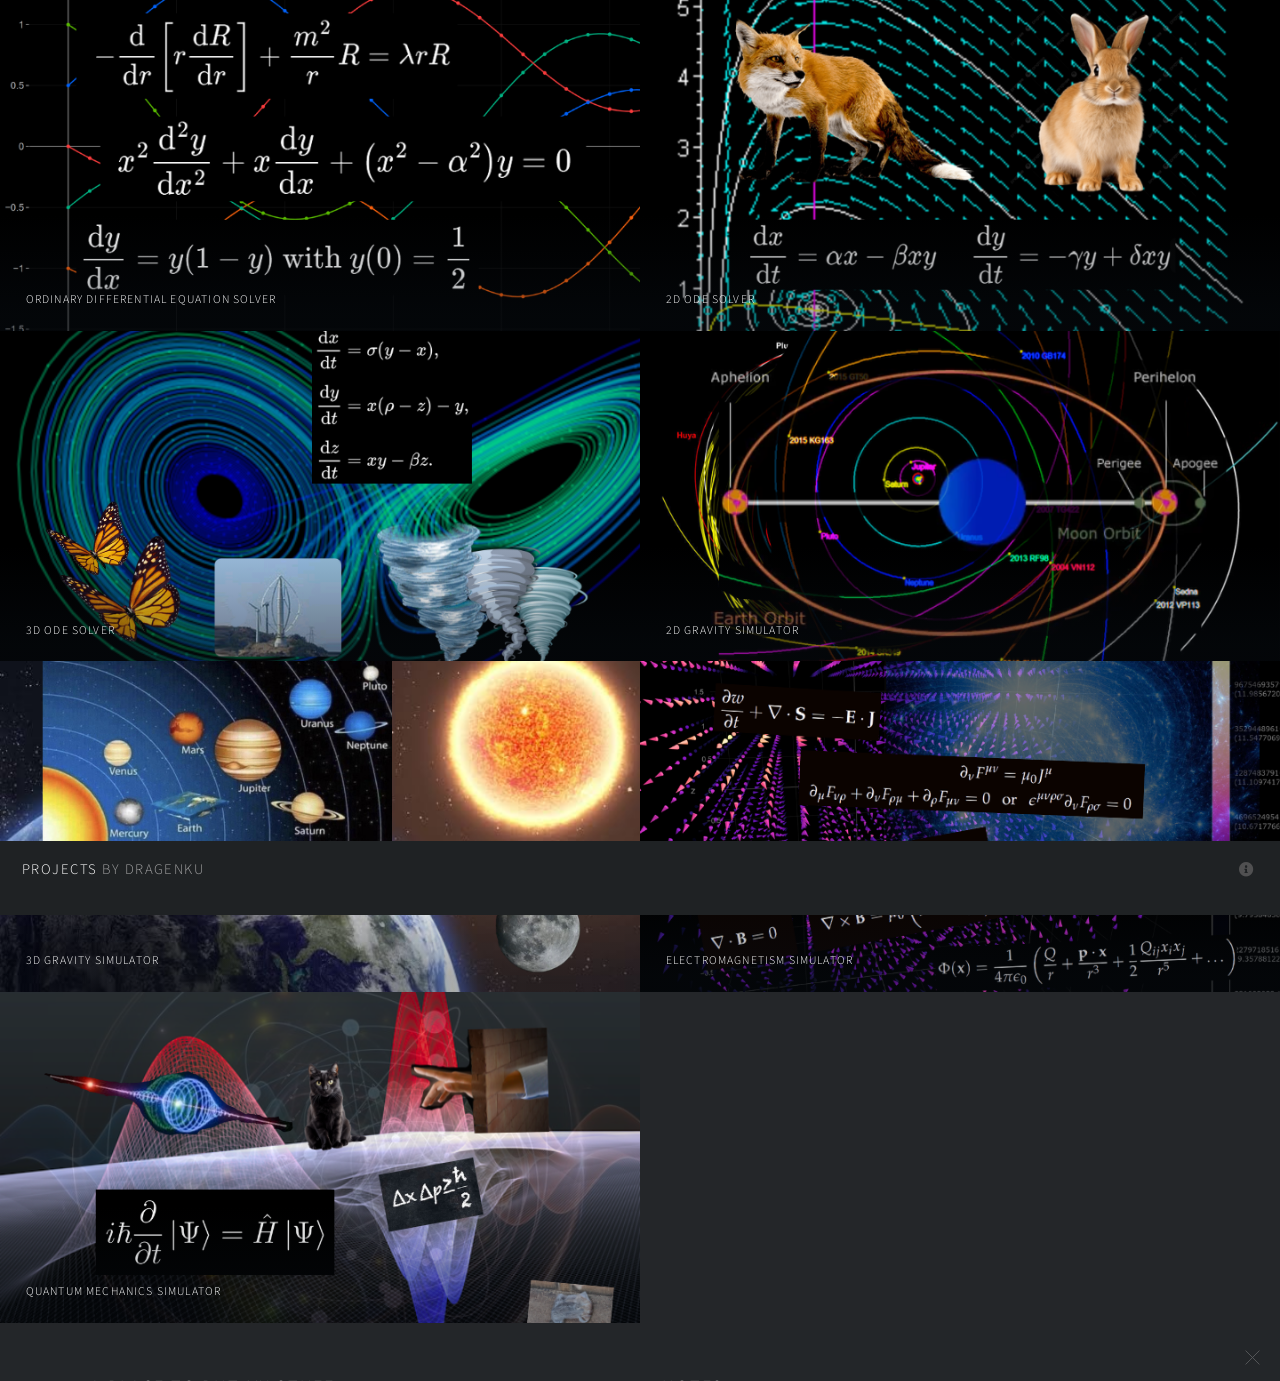
==== commit be3e6b6e: "Update index.html" ====
--- a/index.html
+++ b/index.html
@@ -73,7 +73,7 @@
 							<div>
 								<section>
 									<h2>A place to put my stuff</h2>
-									<p>As it stood, he was kept awake, somewhere just between sleep and consciousness, mind wandering through layers of indecision. He wonders, there, when he’s alone and there’s no one to catch him on his wandering thoughts, if it’ll ever make sense for things to work out.</p>
+									<p>As it stood, he was kept awake, somewhere just between sleep and consciousness, mind wandering through <a href="list.html" target="_blank" style="text-decoration: none;">layers</a> of indecision. He wonders, there, when he’s alone and there’s no one to catch him on his wandering thoughts, if it’ll ever make sense for things to work out.</p>
 								</section>
 								<section>
 									<h2>Follow me on</h2>
@@ -85,7 +85,7 @@
 									</ul>
 								</section>
 								<p class="copyright">
-									In memory of Hayakawa Aki.
+									Dedicated to Hayakawa Aki.
 								</p>
 							</div>
 							<div>
